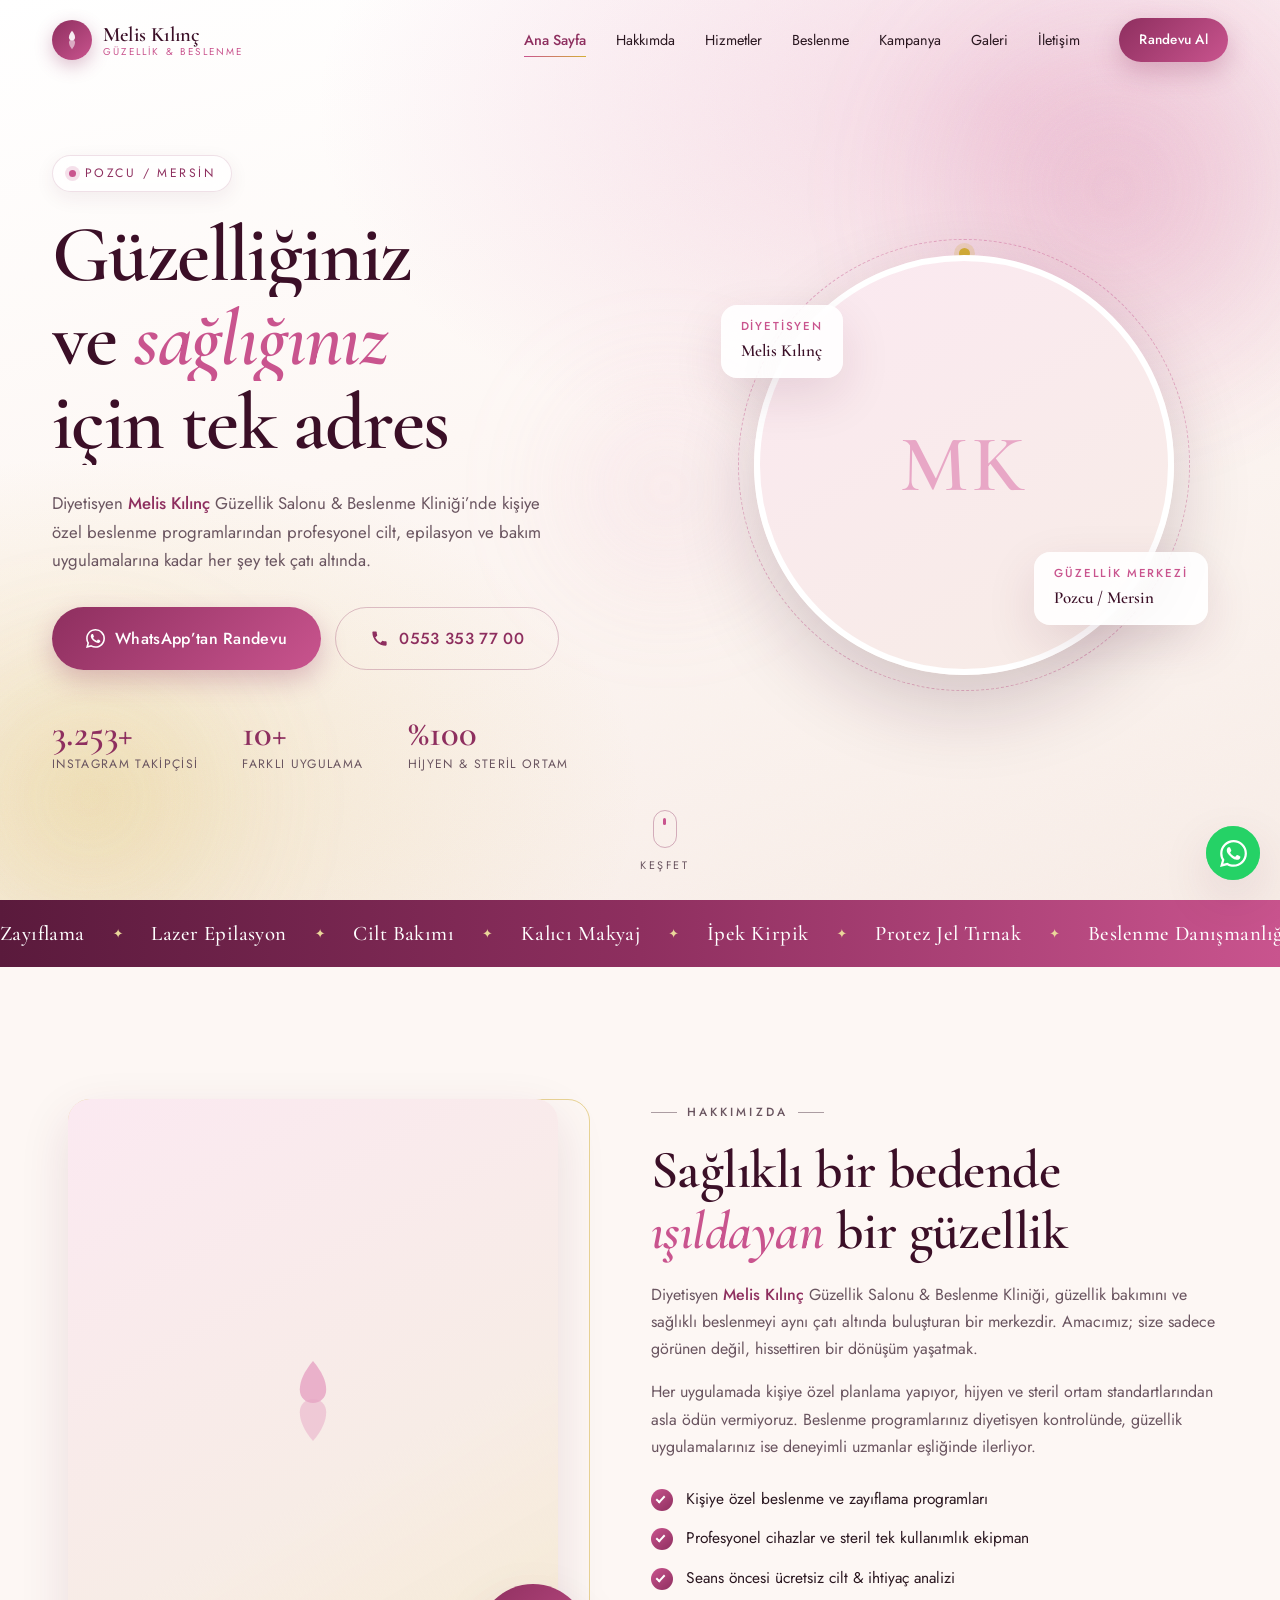
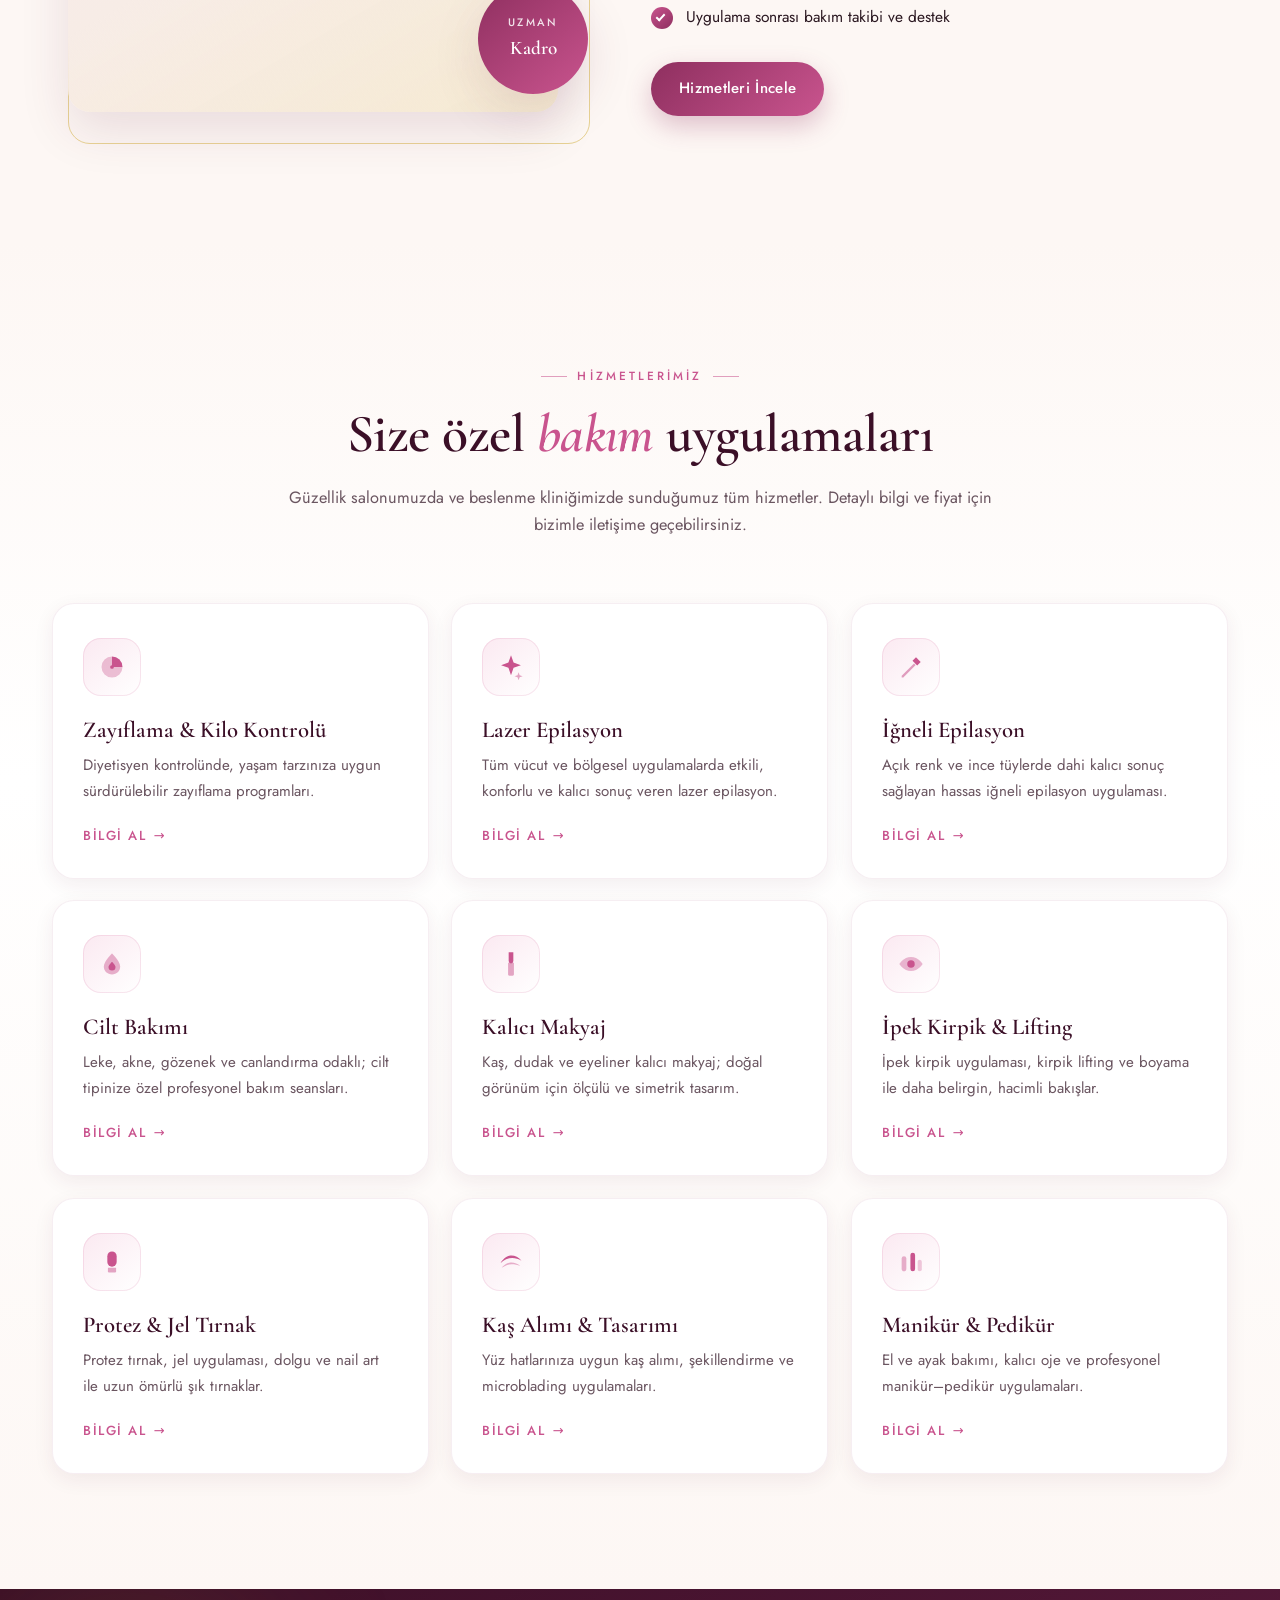
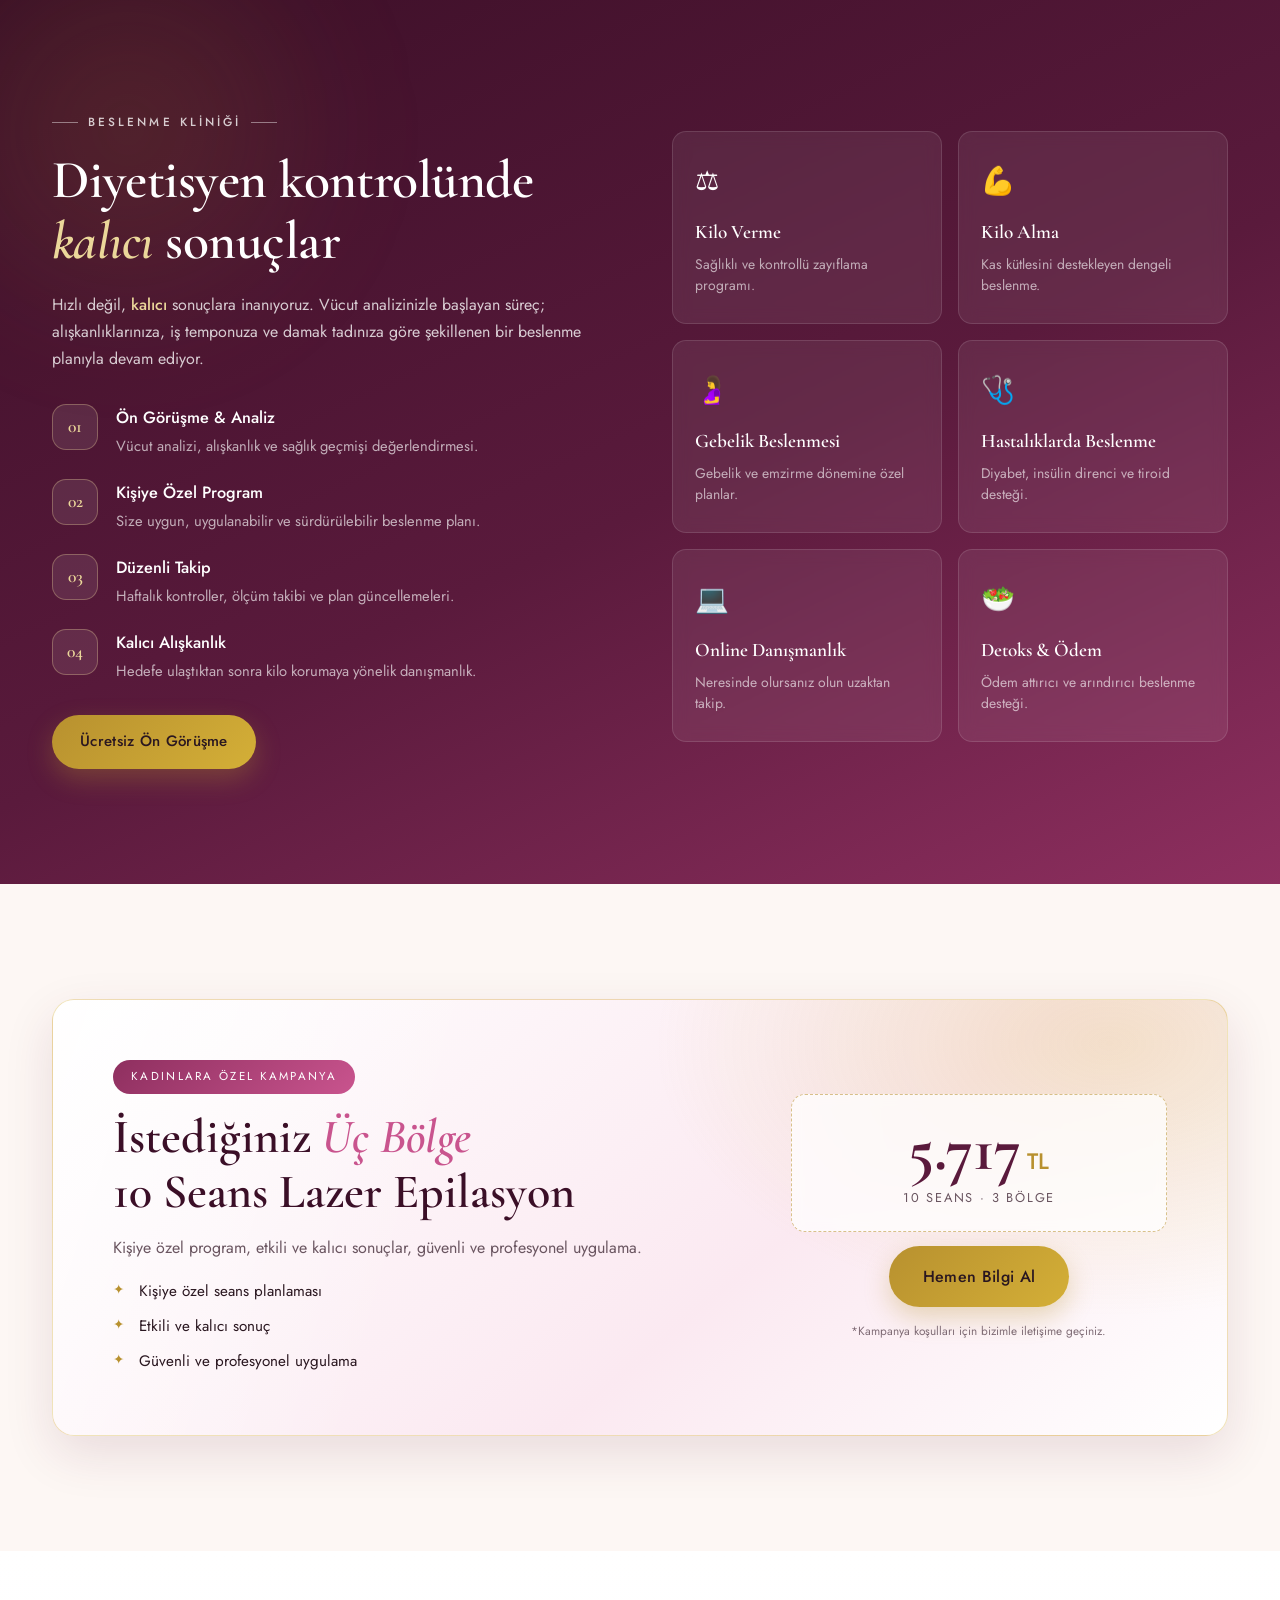
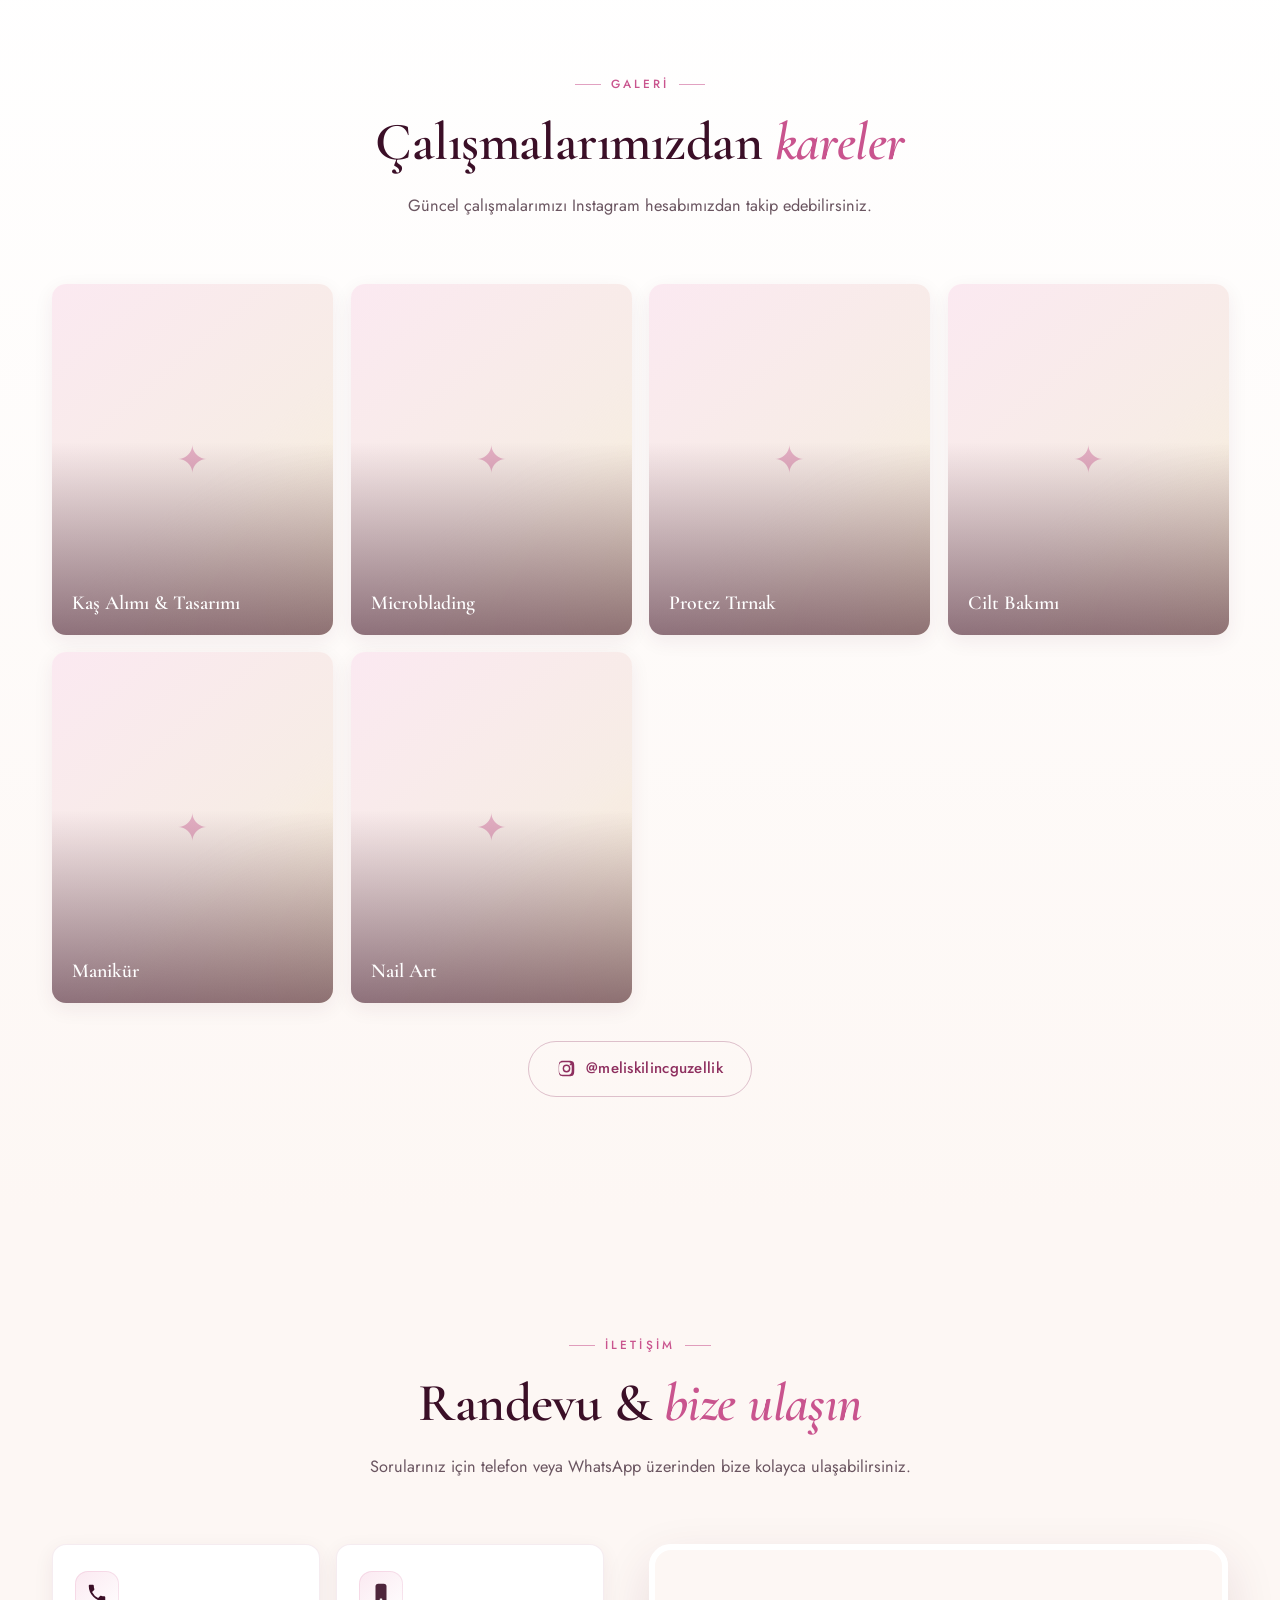
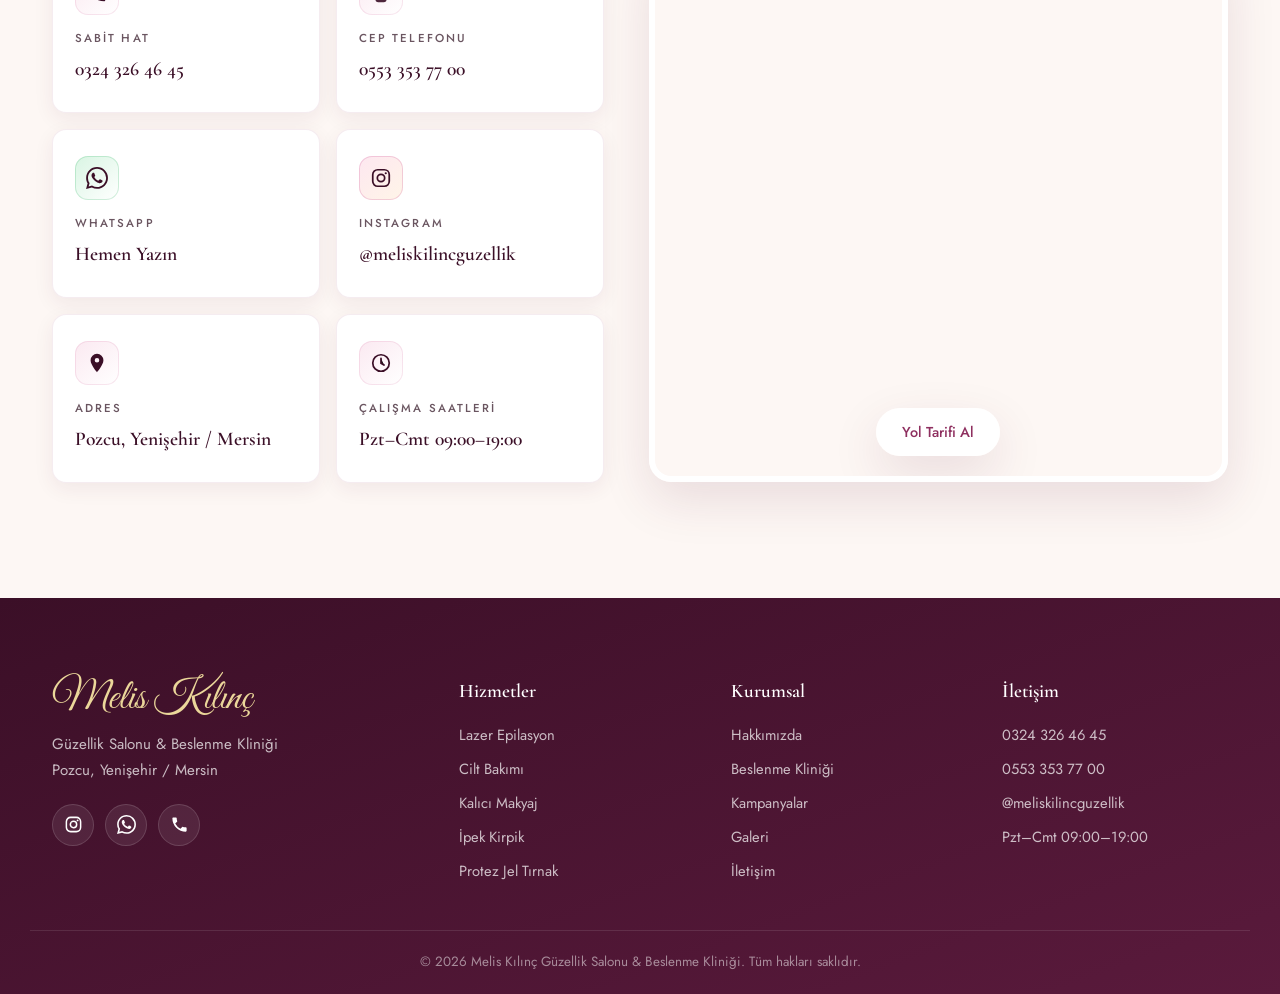
==== melis-kilinc-website/index.html @ e02686f4 "Melis Kılınç Güzellik Salonu için tanıtım web sitesi ekle Instagram profilindeki (@meliskilincguzell" ====
<!DOCTYPE html>
<html lang="tr">
<head>
<meta charset="UTF-8">
<meta name="viewport" content="width=device-width, initial-scale=1.0">
<title>Melis Kılınç Güzellik Salonu &amp; Beslenme Kliniği | Pozcu / Mersin</title>

<meta name="description" content="Diyetisyen Melis Kılınç Güzellik Salonu &amp; Beslenme Kliniği — Pozcu / Mersin. Zayıflama ve beslenme danışmanlığı, lazer &amp; iğneli epilasyon, cilt bakımı, kalıcı makyaj, ipek kirpik, protez jel tırnak. Randevu: 0553 353 77 00">
<meta name="keywords" content="Mersin güzellik salonu, Pozcu güzellik merkezi, Mersin diyetisyen, lazer epilasyon Mersin, kalıcı makyaj, cilt bakımı, ipek kirpik, protez tırnak, zayıflama, Melis Kılınç">
<meta name="author" content="Melis Kılınç">
<meta name="theme-color" content="#8E2F5F">
<link rel="canonical" href="https://www.instagram.com/meliskilincguzellik">

<meta property="og:type" content="website">
<meta property="og:locale" content="tr_TR">
<meta property="og:title" content="Melis Kılınç Güzellik Salonu &amp; Beslenme Kliniği">
<meta property="og:description" content="Güzelliğiniz ve sağlığınız için tek adres. Pozcu / Mersin — Randevu: 0553 353 77 00">
<meta property="og:site_name" content="Melis Kılınç Güzellik">

<link rel="icon" href="data:image/svg+xml,<svg xmlns='http://www.w3.org/2000/svg' viewBox='0 0 100 100'><text y='.9em' font-size='90'>🐝</text></svg>">

<link rel="preconnect" href="https://fonts.googleapis.com">
<link rel="preconnect" href="https://fonts.gstatic.com" crossorigin>
<link href="https://fonts.googleapis.com/css2?family=Cormorant+Garamond:wght@300;400;500;600;700&family=Jost:wght@300;400;500;600&family=Great+Vibes&display=swap" rel="stylesheet">

<link rel="stylesheet" href="assets/css/style.css">
</head>
<body>

<!-- ============ PRELOADER ============ -->
<div class="preloader" id="preloader">
  <div class="preloader__inner">
    <span class="preloader__script">Melis Kılınç</span>
    <span class="preloader__sub">Güzellik Salonu &amp; Beslenme Kliniği</span>
    <span class="preloader__bar"><i></i></span>
  </div>
</div>

<!-- ============ SCROLL PROGRESS ============ -->
<div class="scroll-progress" id="scrollProgress"></div>

<!-- ============ HEADER ============ -->
<header class="header" id="header">
  <div class="container header__inner">
    <a href="#hero" class="brand" aria-label="Ana sayfa">
      <span class="brand__mark" aria-hidden="true">
        <svg viewBox="0 0 24 24" fill="none"><path d="M12 2c2.2 2.6 3.3 5 3.3 7.2 0 2-1.5 3.3-3.3 3.3S8.7 11.2 8.7 9.2C8.7 7 9.8 4.6 12 2Z" fill="currentColor" opacity=".9"/><path d="M12 22c-2.2-2.6-3.3-5-3.3-7.2 0-2 1.5-3.3 3.3-3.3s3.3 1.3 3.3 3.3c0 2.2-1.1 4.6-3.3 7.2Z" fill="currentColor" opacity=".55"/></svg>
      </span>
      <span class="brand__text">
        <span class="brand__name">Melis Kılınç</span>
        <span class="brand__tag">Güzellik &amp; Beslenme</span>
      </span>
    </a>

    <nav class="nav" id="nav" aria-label="Ana menü">
      <ul class="nav__list">
        <li><a class="nav__link is-active" href="#hero">Ana Sayfa</a></li>
        <li><a class="nav__link" href="#hakkimda">Hakkımda</a></li>
        <li><a class="nav__link" href="#hizmetler">Hizmetler</a></li>
        <li><a class="nav__link" href="#beslenme">Beslenme</a></li>
        <li><a class="nav__link" href="#kampanya">Kampanya</a></li>
        <li><a class="nav__link" href="#galeri">Galeri</a></li>
        <li><a class="nav__link" href="#iletisim">İletişim</a></li>
      </ul>
      <a href="https://wa.me/905533537700?text=Merhaba%2C%20randevu%20almak%20istiyorum." class="btn btn--sm nav__cta" target="_blank" rel="noopener">Randevu Al</a>
    </nav>

    <button class="burger" id="burger" aria-label="Menüyü aç" aria-expanded="false" aria-controls="nav">
      <span></span><span></span><span></span>
    </button>
  </div>
</header>

<main>

<!-- ============ HERO ============ -->
<section class="hero" id="hero">
  <div class="hero__bg" aria-hidden="true">
    <span class="blob blob--1" data-parallax="0.20"></span>
    <span class="blob blob--2" data-parallax="-0.14"></span>
    <span class="blob blob--3" data-parallax="0.10"></span>
    <span class="hero__grain"></span>
  </div>

  <div class="container hero__inner">
    <div class="hero__content">
      <p class="hero__eyebrow reveal" data-delay="0">
        <span class="dot"></span> Pozcu / Mersin
      </p>

      <h1 class="hero__title">
        <span class="line"><span>Güzelliğiniz</span></span>
        <span class="line"><span>ve <em>sağlığınız</em></span></span>
        <span class="line"><span>için tek adres</span></span>
      </h1>

      <p class="hero__lead reveal" data-delay="420">
        Diyetisyen <strong>Melis Kılınç</strong> Güzellik Salonu &amp; Beslenme Kliniği’nde
        kişiye özel beslenme programlarından profesyonel cilt, epilasyon ve bakım
        uygulamalarına kadar her şey tek çatı altında.
      </p>

      <div class="hero__actions reveal" data-delay="560">
        <a href="https://wa.me/905533537700?text=Merhaba%2C%20randevu%20almak%20istiyorum." class="btn btn--lg" target="_blank" rel="noopener">
          <svg class="ico" viewBox="0 0 24 24" aria-hidden="true"><path fill="currentColor" d="M17.47 14.38c-.3-.15-1.76-.87-2.03-.97s-.47-.15-.67.15-.77.97-.94 1.16-.35.22-.64.08-1.26-.47-2.39-1.48c-.89-.79-1.48-1.76-1.66-2.06s-.02-.46.13-.61c.13-.13.3-.35.45-.52.15-.17.2-.3.3-.5s.05-.37-.03-.52-.67-1.61-.92-2.21c-.24-.58-.49-.5-.67-.51h-.57c-.2 0-.52.07-.79.37s-1.04 1.02-1.04 2.48 1.07 2.88 1.21 3.07 2.1 3.2 5.08 4.49c.71.3 1.26.49 1.69.62.71.23 1.36.2 1.87.12.57-.09 1.76-.72 2.01-1.41s.25-1.29.17-1.41-.27-.2-.57-.35M12.05 21.79h-.01c-1.78 0-3.53-.48-5.03-1.38l-.36-.22-3.74.98 1-3.65-.24-.37a9.86 9.86 0 0 1-1.51-5.26c0-5.45 4.44-9.89 9.89-9.89 2.64 0 5.12 1.03 6.99 2.9a9.83 9.83 0 0 1 2.89 6.99c0 5.45-4.43 9.89-9.88 9.89M20.46 3.49A11.8 11.8 0 0 0 12.05 0C5.5 0 .16 5.34.16 11.89c0 2.1.55 4.14 1.59 5.95L.06 24l6.3-1.65c1.74.95 3.7 1.45 5.69 1.45h.01c6.55 0 11.89-5.34 11.89-11.89 0-3.18-1.24-6.17-3.48-8.41"/></svg>
          WhatsApp’tan Randevu
        </a>
        <a href="tel:+905533537700" class="btn btn--ghost btn--lg">
          <svg class="ico" viewBox="0 0 24 24" aria-hidden="true"><path fill="currentColor" d="M6.6 10.8a15.1 15.1 0 0 0 6.6 6.6l2.2-2.2c.3-.3.7-.4 1-.2 1.2.4 2.4.6 3.6.6.6 0 1 .4 1 1V20c0 .6-.4 1-1 1A17 17 0 0 1 3 4c0-.6.4-1 1-1h3.5c.6 0 1 .4 1 1 0 1.3.2 2.5.6 3.6.1.3 0 .7-.2 1z"/></svg>
          0553 353 77 00
        </a>
      </div>

      <ul class="hero__badges reveal" data-delay="700">
        <li><b data-count="3253" data-suffix="+">0</b><span>Instagram Takipçisi</span></li>
        <li><b data-count="10" data-suffix="+">0</b><span>Farklı Uygulama</span></li>
        <li><b>%100</b><span>Hijyen &amp; Steril Ortam</span></li>
      </ul>
    </div>

    <div class="hero__visual reveal-scale" data-delay="300">
      <div class="portrait">
        <div class="portrait__ring"></div>
        <div class="portrait__photo">
          <!-- Fotoğrafı buraya ekleyin: assets/img/melis.jpg -->
          <img src="assets/img/melis.jpg" alt="Diyetisyen Melis Kılınç" loading="eager" onerror="this.closest('.portrait__photo').classList.add('is-empty');this.remove()">
          <span class="portrait__fallback" aria-hidden="true">MK</span>
        </div>
        <div class="portrait__chip portrait__chip--1">
          <b>Diyetisyen</b><span>Melis Kılınç</span>
        </div>
        <div class="portrait__chip portrait__chip--2">
          <b>Güzellik Merkezi</b><span>Pozcu / Mersin</span>
        </div>
      </div>
    </div>
  </div>

  <a href="#hakkimda" class="hero__scroll" aria-label="Aşağı kaydır">
    <span class="hero__mouse"><i></i></span>
    <span>Keşfet</span>
  </a>
</section>

<!-- ============ MARQUEE ============ -->
<div class="marquee" aria-hidden="true">
  <div class="marquee__track">
    <span>Zayıflama</span><i>✦</i><span>Lazer Epilasyon</span><i>✦</i><span>Cilt Bakımı</span><i>✦</i>
    <span>Kalıcı Makyaj</span><i>✦</i><span>İpek Kirpik</span><i>✦</i><span>Protez Jel Tırnak</span><i>✦</i>
    <span>Beslenme Danışmanlığı</span><i>✦</i><span>Kaş Tasarımı</span><i>✦</i>
    <span>Zayıflama</span><i>✦</i><span>Lazer Epilasyon</span><i>✦</i><span>Cilt Bakımı</span><i>✦</i>
    <span>Kalıcı Makyaj</span><i>✦</i><span>İpek Kirpik</span><i>✦</i><span>Protez Jel Tırnak</span><i>✦</i>
    <span>Beslenme Danışmanlığı</span><i>✦</i><span>Kaş Tasarımı</span><i>✦</i>
  </div>
</div>

<!-- ============ HAKKIMDA ============ -->
<section class="section about" id="hakkimda">
  <div class="container about__grid">
    <div class="about__media reveal-left">
      <div class="about__frame">
        <div class="about__img">
          <!-- Salon fotoğrafı: assets/img/salon.jpg -->
          <img src="assets/img/salon.jpg" alt="Melis Kılınç Güzellik Salonu" loading="lazy" onerror="this.closest('.about__img').classList.add('is-empty');this.remove()">
          <span class="about__fallback" aria-hidden="true">
            <svg viewBox="0 0 24 24"><path fill="currentColor" d="M12 2c2.2 2.6 3.3 5 3.3 7.2 0 2-1.5 3.3-3.3 3.3S8.7 11.2 8.7 9.2C8.7 7 9.8 4.6 12 2Z" opacity=".85"/><path fill="currentColor" d="M12 22c-2.2-2.6-3.3-5-3.3-7.2 0-2 1.5-3.3 3.3-3.3s3.3 1.3 3.3 3.3c0 2.2-1.1 4.6-3.3 7.2Z" opacity=".5"/></svg>
          </span>
        </div>
        <span class="about__stamp">
          <b>Uzman</b>
          <em>Kadro</em>
        </span>
      </div>
    </div>

    <div class="about__text reveal-right">
      <p class="eyebrow">Hakkımızda</p>
      <h2 class="h2">Sağlıklı bir bedende <em>ışıldayan</em> bir güzellik</h2>
      <p>
        Diyetisyen <strong>Melis Kılınç</strong> Güzellik Salonu &amp; Beslenme Kliniği,
        güzellik bakımını ve sağlıklı beslenmeyi aynı çatı altında buluşturan bir
        merkezdir. Amacımız; size sadece görünen değil, hissettiren bir dönüşüm yaşatmak.
      </p>
      <p>
        Her uygulamada kişiye özel planlama yapıyor, hijyen ve steril ortam standartlarından
        asla ödün vermiyoruz. Beslenme programlarınız diyetisyen kontrolünde,
        güzellik uygulamalarınız ise deneyimli uzmanlar eşliğinde ilerliyor.
      </p>

      <ul class="checklist">
        <li><span class="check" aria-hidden="true"></span>Kişiye özel beslenme ve zayıflama programları</li>
        <li><span class="check" aria-hidden="true"></span>Profesyonel cihazlar ve steril tek kullanımlık ekipman</li>
        <li><span class="check" aria-hidden="true"></span>Seans öncesi ücretsiz cilt &amp; ihtiyaç analizi</li>
        <li><span class="check" aria-hidden="true"></span>Uygulama sonrası bakım takibi ve destek</li>
      </ul>

      <a href="#hizmetler" class="btn">Hizmetleri İncele</a>
    </div>
  </div>
</section>

<!-- ============ HİZMETLER ============ -->
<section class="section services" id="hizmetler">
  <div class="container">
    <header class="section__head reveal">
      <p class="eyebrow">Hizmetlerimiz</p>
      <h2 class="h2">Size özel <em>bakım</em> uygulamaları</h2>
      <p class="section__lead">
        Güzellik salonumuzda ve beslenme kliniğimizde sunduğumuz tüm hizmetler.
        Detaylı bilgi ve fiyat için bizimle iletişime geçebilirsiniz.
      </p>
    </header>

    <div class="services__grid">

      <article class="service reveal" data-delay="0">
        <span class="service__icon">
          <svg viewBox="0 0 24 24" aria-hidden="true"><path fill="currentColor" d="M12 3a9 9 0 1 0 9 9h-9z" opacity=".35"/><path fill="currentColor" d="M12 3a9 9 0 0 1 9 9h-9z"/><circle cx="12" cy="12" r="1.6" fill="currentColor"/></svg>
        </span>
        <h3>Zayıflama &amp; Kilo Kontrolü</h3>
        <p>Diyetisyen kontrolünde, yaşam tarzınıza uygun sürdürülebilir zayıflama programları.</p>
        <span class="service__link">Bilgi Al <i>→</i></span>
      </article>

      <article class="service reveal" data-delay="60">
        <span class="service__icon">
          <svg viewBox="0 0 24 24" aria-hidden="true"><path fill="currentColor" d="M12 2 9.8 8.2 3.5 10.4l6.3 2.2L12 19l2.2-6.4 6.3-2.2-6.3-2.2z"/><path fill="currentColor" d="M18.5 16.5 17.6 19l-2.6.9 2.6.9.9 2.6.9-2.6 2.6-.9-2.6-.9z" opacity=".5"/></svg>
        </span>
        <h3>Lazer Epilasyon</h3>
        <p>Tüm vücut ve bölgesel uygulamalarda etkili, konforlu ve kalıcı sonuç veren lazer epilasyon.</p>
        <span class="service__link">Bilgi Al <i>→</i></span>
      </article>

      <article class="service reveal" data-delay="120">
        <span class="service__icon">
          <svg viewBox="0 0 24 24" aria-hidden="true"><path fill="currentColor" d="M4 19.5 14.6 8.9l1.4 1.4L5.4 20.9 4 21z" opacity=".55"/><path fill="currentColor" d="m16.3 3.7 4 4-3 3-4-4z"/></svg>
        </span>
        <h3>İğneli Epilasyon</h3>
        <p>Açık renk ve ince tüylerde dahi kalıcı sonuç sağlayan hassas iğneli epilasyon uygulaması.</p>
        <span class="service__link">Bilgi Al <i>→</i></span>
      </article>

      <article class="service reveal" data-delay="180">
        <span class="service__icon">
          <svg viewBox="0 0 24 24" aria-hidden="true"><path fill="currentColor" d="M12 21c-4 0-7-2.9-7-6.8C5 9.6 12 3 12 3s7 6.6 7 11.2C19 18.1 16 21 12 21" opacity=".45"/><path fill="currentColor" d="M12 17.5a3 3 0 0 1-3-3c0-1.6 3-4.5 3-4.5s3 2.9 3 4.5a3 3 0 0 1-3 3"/></svg>
        </span>
        <h3>Cilt Bakımı</h3>
        <p>Leke, akne, gözenek ve canlandırma odaklı; cilt tipinize özel profesyonel bakım seansları.</p>
        <span class="service__link">Bilgi Al <i>→</i></span>
      </article>

      <article class="service reveal" data-delay="240">
        <span class="service__icon">
          <svg viewBox="0 0 24 24" aria-hidden="true"><path fill="currentColor" d="M10 2h4v7.5a2 2 0 0 1-4 0z"/><path fill="currentColor" d="M9.5 11h5V21a1 1 0 0 1-1 1h-3a1 1 0 0 1-1-1z" opacity=".5"/></svg>
        </span>
        <h3>Kalıcı Makyaj</h3>
        <p>Kaş, dudak ve eyeliner kalıcı makyaj; doğal görünüm için ölçülü ve simetrik tasarım.</p>
        <span class="service__link">Bilgi Al <i>→</i></span>
      </article>

      <article class="service reveal" data-delay="300">
        <span class="service__icon">
          <svg viewBox="0 0 24 24" aria-hidden="true"><path fill="currentColor" d="M2 12s3.6-6 10-6 10 6 10 6-3.6 6-10 6-10-6-10-6" opacity=".4"/><circle cx="12" cy="12" r="3.2" fill="currentColor"/></svg>
        </span>
        <h3>İpek Kirpik &amp; Lifting</h3>
        <p>İpek kirpik uygulaması, kirpik lifting ve boyama ile daha belirgin, hacimli bakışlar.</p>
        <span class="service__link">Bilgi Al <i>→</i></span>
      </article>

      <article class="service reveal" data-delay="360">
        <span class="service__icon">
          <svg viewBox="0 0 24 24" aria-hidden="true"><rect x="8" y="3" width="8" height="13" rx="4" fill="currentColor"/><path fill="currentColor" d="M8.5 17h7v3a1 1 0 0 1-1 1h-5a1 1 0 0 1-1-1z" opacity=".5"/></svg>
        </span>
        <h3>Protez &amp; Jel Tırnak</h3>
        <p>Protez tırnak, jel uygulaması, dolgu ve nail art ile uzun ömürlü şık tırnaklar.</p>
        <span class="service__link">Bilgi Al <i>→</i></span>
      </article>

      <article class="service reveal" data-delay="420">
        <span class="service__icon">
          <svg viewBox="0 0 24 24" aria-hidden="true"><path fill="currentColor" d="M3 13c3-5 7-6.5 9.5-6.5S19 8 21 11c-2.5-1.7-5-2.5-8-2.5S5.5 10 3 13" /><path fill="currentColor" d="M4 17c3-3.5 6-4.5 8.5-4.5S18 13.6 20 15.5c-2.4-1-4.8-1.5-7.5-1.5S6.6 15.4 4 17" opacity=".45"/></svg>
        </span>
        <h3>Kaş Alımı &amp; Tasarımı</h3>
        <p>Yüz hatlarınıza uygun kaş alımı, şekillendirme ve microblading uygulamaları.</p>
        <span class="service__link">Bilgi Al <i>→</i></span>
      </article>

      <article class="service reveal" data-delay="480">
        <span class="service__icon">
          <svg viewBox="0 0 24 24" aria-hidden="true"><path fill="currentColor" d="M6 20c-1.1 0-2-.9-2-2V9a2 2 0 0 1 4 0v9c0 1.1-.9 2-2 2" opacity=".45"/><path fill="currentColor" d="M13.5 20a2 2 0 0 1-2-2V6a2 2 0 1 1 4 0v12a2 2 0 0 1-2 2"/><path fill="currentColor" d="M19.5 20a1.75 1.75 0 0 1-1.75-1.75v-6.5a1.75 1.75 0 1 1 3.5 0v6.5A1.75 1.75 0 0 1 19.5 20" opacity=".3"/></svg>
        </span>
        <h3>Manikür &amp; Pedikür</h3>
        <p>El ve ayak bakımı, kalıcı oje ve profesyonel manikür–pedikür uygulamaları.</p>
        <span class="service__link">Bilgi Al <i>→</i></span>
      </article>

    </div>
  </div>
</section>

<!-- ============ BESLENME ============ -->
<section class="section nutrition" id="beslenme">
  <div class="nutrition__bg" aria-hidden="true"><span class="blob blob--4" data-parallax="0.12"></span></div>
  <div class="container nutrition__grid">
    <div class="nutrition__text reveal-left">
      <p class="eyebrow eyebrow--light">Beslenme Kliniği</p>
      <h2 class="h2 h2--light">Diyetisyen kontrolünde <em>kalıcı</em> sonuçlar</h2>
      <p>
        Hızlı değil, <strong>kalıcı</strong> sonuçlara inanıyoruz. Vücut analizinizle başlayan
        süreç; alışkanlıklarınıza, iş temponuza ve damak tadınıza göre şekillenen bir
        beslenme planıyla devam ediyor.
      </p>

      <ol class="steps">
        <li class="reveal" data-delay="0">
          <span class="steps__no">01</span>
          <div><b>Ön Görüşme &amp; Analiz</b><p>Vücut analizi, alışkanlık ve sağlık geçmişi değerlendirmesi.</p></div>
        </li>
        <li class="reveal" data-delay="100">
          <span class="steps__no">02</span>
          <div><b>Kişiye Özel Program</b><p>Size uygun, uygulanabilir ve sürdürülebilir beslenme planı.</p></div>
        </li>
        <li class="reveal" data-delay="200">
          <span class="steps__no">03</span>
          <div><b>Düzenli Takip</b><p>Haftalık kontroller, ölçüm takibi ve plan güncellemeleri.</p></div>
        </li>
        <li class="reveal" data-delay="300">
          <span class="steps__no">04</span>
          <div><b>Kalıcı Alışkanlık</b><p>Hedefe ulaştıktan sonra kilo korumaya yönelik danışmanlık.</p></div>
        </li>
      </ol>

      <a href="https://wa.me/905533537700?text=Merhaba%2C%20beslenme%20dan%C4%B1%C5%9Fmanl%C4%B1%C4%9F%C4%B1%20hakk%C4%B1nda%20bilgi%20almak%20istiyorum." class="btn btn--gold" target="_blank" rel="noopener">Ücretsiz Ön Görüşme</a>
    </div>

    <div class="nutrition__cards">
      <div class="ncard reveal-scale" data-delay="80">
        <span class="ncard__ico">⚖️</span>
        <b>Kilo Verme</b>
        <p>Sağlıklı ve kontrollü zayıflama programı.</p>
      </div>
      <div class="ncard reveal-scale" data-delay="160">
        <span class="ncard__ico">💪</span>
        <b>Kilo Alma</b>
        <p>Kas kütlesini destekleyen dengeli beslenme.</p>
      </div>
      <div class="ncard reveal-scale" data-delay="240">
        <span class="ncard__ico">🤰</span>
        <b>Gebelik Beslenmesi</b>
        <p>Gebelik ve emzirme dönemine özel planlar.</p>
      </div>
      <div class="ncard reveal-scale" data-delay="320">
        <span class="ncard__ico">🩺</span>
        <b>Hastalıklarda Beslenme</b>
        <p>Diyabet, insülin direnci ve tiroid desteği.</p>
      </div>
      <div class="ncard reveal-scale" data-delay="400">
        <span class="ncard__ico">💻</span>
        <b>Online Danışmanlık</b>
        <p>Neresinde olursanız olun uzaktan takip.</p>
      </div>
      <div class="ncard reveal-scale" data-delay="480">
        <span class="ncard__ico">🥗</span>
        <b>Detoks &amp; Ödem</b>
        <p>Ödem attırıcı ve arındırıcı beslenme desteği.</p>
      </div>
    </div>
  </div>
</section>

<!-- ============ KAMPANYA ============ -->
<section class="section campaign" id="kampanya">
  <div class="container">
    <div class="promo reveal-scale">
      <div class="promo__shine" aria-hidden="true"></div>
      <div class="promo__left">
        <span class="promo__tag">Kadınlara Özel Kampanya</span>
        <h2>İstediğiniz <em>Üç Bölge</em><br>10 Seans Lazer Epilasyon</h2>
        <p>Kişiye özel program, etkili ve kalıcı sonuçlar, güvenli ve profesyonel uygulama.</p>
        <ul class="promo__list">
          <li>Kişiye özel seans planlaması</li>
          <li>Etkili ve kalıcı sonuç</li>
          <li>Güvenli ve profesyonel uygulama</li>
        </ul>
      </div>
      <div class="promo__right">
        <div class="promo__price">
          <span class="promo__amount"><b data-count="6000">0</b><i>TL</i></span>
          <span class="promo__note">10 Seans · 3 Bölge</span>
        </div>
        <a href="https://wa.me/905533537700?text=Merhaba%2C%20%C3%BC%C3%A7%20b%C3%B6lge%2010%20seans%20kampanyas%C4%B1%20hakk%C4%B1nda%20bilgi%20almak%20istiyorum." class="btn btn--gold btn--lg" target="_blank" rel="noopener">Hemen Bilgi Al</a>
        <small>*Kampanya koşulları için bizimle iletişime geçiniz.</small>
      </div>
    </div>
  </div>
</section>

<!-- ============ GALERİ ============ -->
<section class="section gallery" id="galeri">
  <div class="container">
    <header class="section__head reveal">
      <p class="eyebrow">Galeri</p>
      <h2 class="h2">Çalışmalarımızdan <em>kareler</em></h2>
      <p class="section__lead">Güncel çalışmalarımızı Instagram hesabımızdan takip edebilirsiniz.</p>
    </header>

    <div class="gallery__grid">
      <!-- Fotoğraf eklemek için: assets/img/g1.jpg ... g6.jpg -->
      <figure class="gal reveal" data-delay="0"><div class="gal__img"><img src="assets/img/g1.jpg" alt="Kaş tasarımı çalışması" loading="lazy" onerror="this.closest('.gal__img').classList.add('is-empty');this.remove()"></div><figcaption>Kaş Alımı &amp; Tasarımı</figcaption></figure>
      <figure class="gal reveal" data-delay="80"><div class="gal__img"><img src="assets/img/g2.jpg" alt="Microblading çalışması" loading="lazy" onerror="this.closest('.gal__img').classList.add('is-empty');this.remove()"></div><figcaption>Microblading</figcaption></figure>
      <figure class="gal reveal" data-delay="160"><div class="gal__img"><img src="assets/img/g3.jpg" alt="Protez tırnak çalışması" loading="lazy" onerror="this.closest('.gal__img').classList.add('is-empty');this.remove()"></div><figcaption>Protez Tırnak</figcaption></figure>
      <figure class="gal reveal" data-delay="240"><div class="gal__img"><img src="assets/img/g4.jpg" alt="Cilt bakımı uygulaması" loading="lazy" onerror="this.closest('.gal__img').classList.add('is-empty');this.remove()"></div><figcaption>Cilt Bakımı</figcaption></figure>
      <figure class="gal reveal" data-delay="320"><div class="gal__img"><img src="assets/img/g5.jpg" alt="Manikür uygulaması" loading="lazy" onerror="this.closest('.gal__img').classList.add('is-empty');this.remove()"></div><figcaption>Manikür</figcaption></figure>
      <figure class="gal reveal" data-delay="400"><div class="gal__img"><img src="assets/img/g6.jpg" alt="Nail art çalışması" loading="lazy" onerror="this.closest('.gal__img').classList.add('is-empty');this.remove()"></div><figcaption>Nail Art</figcaption></figure>
    </div>

    <div class="gallery__cta reveal">
      <a href="https://www.instagram.com/meliskilincguzellik" class="btn btn--ghost" target="_blank" rel="noopener">
        <svg class="ico" viewBox="0 0 24 24" aria-hidden="true"><path fill="currentColor" d="M12 2.2c3.2 0 3.6 0 4.8.07 1.2.05 1.8.25 2.2.42.6.22 1 .48 1.4.9s.7.8.9 1.4c.2.4.4 1 .4 2.2.1 1.2.1 1.6.1 4.8s0 3.6-.1 4.8c0 1.2-.2 1.8-.4 2.2a3.9 3.9 0 0 1-.9 1.4c-.4.4-.8.7-1.4.9-.4.2-1 .4-2.2.4-1.2.1-1.6.1-4.8.1s-3.6 0-4.8-.1c-1.2 0-1.8-.2-2.2-.4a3.9 3.9 0 0 1-1.4-.9 3.9 3.9 0 0 1-.9-1.4c-.2-.4-.4-1-.4-2.2C2.2 15.6 2.2 15.2 2.2 12s0-3.6.1-4.8c0-1.2.2-1.8.4-2.2.2-.6.5-1 .9-1.4s.8-.7 1.4-.9c.4-.2 1-.4 2.2-.4C8.4 2.2 8.8 2.2 12 2.2m0 1.8c-3.1 0-3.5 0-4.7.07-1.1.05-1.7.24-2.1.4-.5.2-.9.44-1.3.84s-.6.8-.8 1.3c-.2.4-.4 1-.4 2.1C2.6 9.9 2.6 10.3 2.6 12s0 2.1.07 3.3c.05 1.1.24 1.7.4 2.1.2.5.44.9.84 1.3s.8.6 1.3.8c.4.2 1 .4 2.1.4 1.2.07 1.6.07 3.3.07s2.1 0 3.3-.07c1.1-.05 1.7-.24 2.1-.4.5-.2.9-.44 1.3-.84s.6-.8.8-1.3c.2-.4.4-1 .4-2.1.07-1.2.07-1.6.07-3.3s0-2.1-.07-3.3c-.05-1.1-.24-1.7-.4-2.1a3.5 3.5 0 0 0-.84-1.3 3.5 3.5 0 0 0-1.3-.8c-.4-.2-1-.4-2.1-.4C14.1 4 13.7 4 12 4m0 3.1a4.9 4.9 0 1 1 0 9.8 4.9 4.9 0 0 1 0-9.8m0 8a3.1 3.1 0 1 0 0-6.2 3.1 3.1 0 0 0 0 6.2m6.3-8.2a1.15 1.15 0 1 1-2.3 0 1.15 1.15 0 0 1 2.3 0"/></svg>
        @meliskilincguzellik
      </a>
    </div>
  </div>
</section>

<!-- ============ İLETİŞİM ============ -->
<section class="section contact" id="iletisim">
  <div class="container">
    <header class="section__head reveal">
      <p class="eyebrow">İletişim</p>
      <h2 class="h2">Randevu &amp; <em>bize ulaşın</em></h2>
      <p class="section__lead">Sorularınız için telefon veya WhatsApp üzerinden bize kolayca ulaşabilirsiniz.</p>
    </header>

    <div class="contact__grid">
      <div class="contact__cards">
        <a class="ccard reveal" data-delay="0" href="tel:+903243264645">
          <span class="ccard__ico">
            <svg viewBox="0 0 24 24" aria-hidden="true"><path fill="currentColor" d="M6.6 10.8a15.1 15.1 0 0 0 6.6 6.6l2.2-2.2c.3-.3.7-.4 1-.2 1.2.4 2.4.6 3.6.6.6 0 1 .4 1 1V20c0 .6-.4 1-1 1A17 17 0 0 1 3 4c0-.6.4-1 1-1h3.5c.6 0 1 .4 1 1 0 1.3.2 2.5.6 3.6.1.3 0 .7-.2 1z"/></svg>
          </span>
          <b>Sabit Hat</b>
          <span>0324 326 46 45</span>
        </a>

        <a class="ccard reveal" data-delay="80" href="tel:+905533537700">
          <span class="ccard__ico">
            <svg viewBox="0 0 24 24" aria-hidden="true"><rect x="6" y="2" width="12" height="20" rx="3" fill="currentColor" opacity=".9"/><rect x="10.5" y="18" width="3" height="1.6" rx=".8" fill="#fff"/></svg>
          </span>
          <b>Cep Telefonu</b>
          <span>0553 353 77 00</span>
        </a>

        <a class="ccard reveal" data-delay="160" href="https://wa.me/905533537700?text=Merhaba%2C%20randevu%20almak%20istiyorum." target="_blank" rel="noopener">
          <span class="ccard__ico ccard__ico--wa">
            <svg viewBox="0 0 24 24" aria-hidden="true"><path fill="currentColor" d="M17.47 14.38c-.3-.15-1.76-.87-2.03-.97s-.47-.15-.67.15-.77.97-.94 1.16-.35.22-.64.08-1.26-.47-2.39-1.48c-.89-.79-1.48-1.76-1.66-2.06s-.02-.46.13-.61c.13-.13.3-.35.45-.52.15-.17.2-.3.3-.5s.05-.37-.03-.52-.67-1.61-.92-2.21c-.24-.58-.49-.5-.67-.51h-.57c-.2 0-.52.07-.79.37s-1.04 1.02-1.04 2.48 1.07 2.88 1.21 3.07 2.1 3.2 5.08 4.49c.71.3 1.26.49 1.69.62.71.23 1.36.2 1.87.12.57-.09 1.76-.72 2.01-1.41s.25-1.29.17-1.41-.27-.2-.57-.35M12.05 21.79h-.01c-1.78 0-3.53-.48-5.03-1.38l-.36-.22-3.74.98 1-3.65-.24-.37a9.86 9.86 0 0 1-1.51-5.26c0-5.45 4.44-9.89 9.89-9.89 2.64 0 5.12 1.03 6.99 2.9a9.83 9.83 0 0 1 2.89 6.99c0 5.45-4.43 9.89-9.88 9.89M20.46 3.49A11.8 11.8 0 0 0 12.05 0C5.5 0 .16 5.34.16 11.89c0 2.1.55 4.14 1.59 5.95L.06 24l6.3-1.65c1.74.95 3.7 1.45 5.69 1.45h.01c6.55 0 11.89-5.34 11.89-11.89 0-3.18-1.24-6.17-3.48-8.41"/></svg>
          </span>
          <b>WhatsApp</b>
          <span>Hemen Yazın</span>
        </a>

        <a class="ccard reveal" data-delay="240" href="https://www.instagram.com/meliskilincguzellik" target="_blank" rel="noopener">
          <span class="ccard__ico ccard__ico--ig">
            <svg viewBox="0 0 24 24" aria-hidden="true"><rect x="3" y="3" width="18" height="18" rx="5.4" fill="none" stroke="currentColor" stroke-width="1.9"/><circle cx="12" cy="12" r="4" fill="none" stroke="currentColor" stroke-width="1.9"/><circle cx="17.2" cy="6.8" r="1.2" fill="currentColor"/></svg>
          </span>
          <b>Instagram</b>
          <span>@meliskilincguzellik</span>
        </a>

        <div class="ccard ccard--static reveal" data-delay="320">
          <span class="ccard__ico">
            <svg viewBox="0 0 24 24" aria-hidden="true"><path fill="currentColor" d="M12 2a7 7 0 0 0-7 7c0 5.2 7 13 7 13s7-7.8 7-13a7 7 0 0 0-7-7m0 9.5A2.5 2.5 0 1 1 12 6.5a2.5 2.5 0 0 1 0 5"/></svg>
          </span>
          <b>Adres</b>
          <span>Pozcu, Yenişehir / Mersin</span>
        </div>

        <div class="ccard ccard--static reveal" data-delay="400">
          <span class="ccard__ico">
            <svg viewBox="0 0 24 24" aria-hidden="true"><circle cx="12" cy="12" r="9" fill="none" stroke="currentColor" stroke-width="1.9"/><path stroke="currentColor" stroke-width="1.9" stroke-linecap="round" d="M12 7v5.2l3.3 2"/></svg>
          </span>
          <b>Çalışma Saatleri</b>
          <span>Pzt–Cmt 09:00–19:00</span>
        </div>
      </div>

      <div class="contact__map reveal-scale">
        <iframe
          title="Melis Kılınç Güzellik Salonu konum haritası"
          src="https://maps.google.com/maps?q=Melis%20K%C4%B1l%C4%B1n%C3%A7%20G%C3%BCzellik%20Salonu%20Pozcu%20Mersin&t=&z=15&ie=UTF8&iwloc=&output=embed"
          loading="lazy"
          referrerpolicy="no-referrer-when-downgrade"
          allowfullscreen></iframe>
        <a class="contact__mapbtn" href="https://www.google.com/maps/search/?api=1&query=Melis+K%C4%B1l%C4%B1n%C3%A7+G%C3%BCzellik+Salonu+Pozcu+Mersin" target="_blank" rel="noopener">
          Yol Tarifi Al
        </a>
      </div>
    </div>
  </div>
</section>

</main>

<!-- ============ FOOTER ============ -->
<footer class="footer">
  <div class="container footer__grid">
    <div class="footer__brand">
      <span class="footer__script">Melis Kılınç</span>
      <p>Güzellik Salonu &amp; Beslenme Kliniği<br>Pozcu, Yenişehir / Mersin</p>
      <div class="footer__social">
        <a href="https://www.instagram.com/meliskilincguzellik" target="_blank" rel="noopener" aria-label="Instagram">
          <svg viewBox="0 0 24 24" aria-hidden="true"><rect x="3" y="3" width="18" height="18" rx="5.4" fill="none" stroke="currentColor" stroke-width="1.9"/><circle cx="12" cy="12" r="4" fill="none" stroke="currentColor" stroke-width="1.9"/><circle cx="17.2" cy="6.8" r="1.2" fill="currentColor"/></svg>
        </a>
        <a href="https://wa.me/905533537700" target="_blank" rel="noopener" aria-label="WhatsApp">
          <svg viewBox="0 0 24 24" aria-hidden="true"><path fill="currentColor" d="M17.47 14.38c-.3-.15-1.76-.87-2.03-.97s-.47-.15-.67.15-.77.97-.94 1.16-.35.22-.64.08-1.26-.47-2.39-1.48c-.89-.79-1.48-1.76-1.66-2.06s-.02-.46.13-.61c.13-.13.3-.35.45-.52.15-.17.2-.3.3-.5s.05-.37-.03-.52-.67-1.61-.92-2.21c-.24-.58-.49-.5-.67-.51h-.57c-.2 0-.52.07-.79.37s-1.04 1.02-1.04 2.48 1.07 2.88 1.21 3.07 2.1 3.2 5.08 4.49c.71.3 1.26.49 1.69.62.71.23 1.36.2 1.87.12.57-.09 1.76-.72 2.01-1.41s.25-1.29.17-1.41-.27-.2-.57-.35M12.05 21.79h-.01c-1.78 0-3.53-.48-5.03-1.38l-.36-.22-3.74.98 1-3.65-.24-.37a9.86 9.86 0 0 1-1.51-5.26c0-5.45 4.44-9.89 9.89-9.89 2.64 0 5.12 1.03 6.99 2.9a9.83 9.83 0 0 1 2.89 6.99c0 5.45-4.43 9.89-9.88 9.89M20.46 3.49A11.8 11.8 0 0 0 12.05 0C5.5 0 .16 5.34.16 11.89c0 2.1.55 4.14 1.59 5.95L.06 24l6.3-1.65c1.74.95 3.7 1.45 5.69 1.45h.01c6.55 0 11.89-5.34 11.89-11.89 0-3.18-1.24-6.17-3.48-8.41"/></svg>
        </a>
        <a href="tel:+905533537700" aria-label="Telefon">
          <svg viewBox="0 0 24 24" aria-hidden="true"><path fill="currentColor" d="M6.6 10.8a15.1 15.1 0 0 0 6.6 6.6l2.2-2.2c.3-.3.7-.4 1-.2 1.2.4 2.4.6 3.6.6.6 0 1 .4 1 1V20c0 .6-.4 1-1 1A17 17 0 0 1 3 4c0-.6.4-1 1-1h3.5c.6 0 1 .4 1 1 0 1.3.2 2.5.6 3.6.1.3 0 .7-.2 1z"/></svg>
        </a>
      </div>
    </div>

    <div class="footer__col">
      <h4>Hizmetler</h4>
      <ul>
        <li><a href="#hizmetler">Lazer Epilasyon</a></li>
        <li><a href="#hizmetler">Cilt Bakımı</a></li>
        <li><a href="#hizmetler">Kalıcı Makyaj</a></li>
        <li><a href="#hizmetler">İpek Kirpik</a></li>
        <li><a href="#hizmetler">Protez Jel Tırnak</a></li>
      </ul>
    </div>

    <div class="footer__col">
      <h4>Kurumsal</h4>
      <ul>
        <li><a href="#hakkimda">Hakkımızda</a></li>
        <li><a href="#beslenme">Beslenme Kliniği</a></li>
        <li><a href="#kampanya">Kampanyalar</a></li>
        <li><a href="#galeri">Galeri</a></li>
        <li><a href="#iletisim">İletişim</a></li>
      </ul>
    </div>

    <div class="footer__col">
      <h4>İletişim</h4>
      <ul>
        <li><a href="tel:+903243264645">0324 326 46 45</a></li>
        <li><a href="tel:+905533537700">0553 353 77 00</a></li>
        <li><a href="https://www.instagram.com/meliskilincguzellik" target="_blank" rel="noopener">@meliskilincguzellik</a></li>
        <li>Pzt–Cmt 09:00–19:00</li>
      </ul>
    </div>
  </div>

  <div class="container footer__bottom">
    <p>&copy; <span id="year">2026</span> Melis Kılınç Güzellik Salonu &amp; Beslenme Kliniği. Tüm hakları saklıdır.</p>
  </div>
</footer>

<!-- ============ FLOATING ACTIONS ============ -->
<a class="fab fab--wa" href="https://wa.me/905533537700?text=Merhaba%2C%20randevu%20almak%20istiyorum." target="_blank" rel="noopener" aria-label="WhatsApp ile yazın">
  <svg viewBox="0 0 24 24" aria-hidden="true"><path fill="currentColor" d="M17.47 14.38c-.3-.15-1.76-.87-2.03-.97s-.47-.15-.67.15-.77.97-.94 1.16-.35.22-.64.08-1.26-.47-2.39-1.48c-.89-.79-1.48-1.76-1.66-2.06s-.02-.46.13-.61c.13-.13.3-.35.45-.52.15-.17.2-.3.3-.5s.05-.37-.03-.52-.67-1.61-.92-2.21c-.24-.58-.49-.5-.67-.51h-.57c-.2 0-.52.07-.79.37s-1.04 1.02-1.04 2.48 1.07 2.88 1.21 3.07 2.1 3.2 5.08 4.49c.71.3 1.26.49 1.69.62.71.23 1.36.2 1.87.12.57-.09 1.76-.72 2.01-1.41s.25-1.29.17-1.41-.27-.2-.57-.35M12.05 21.79h-.01c-1.78 0-3.53-.48-5.03-1.38l-.36-.22-3.74.98 1-3.65-.24-.37a9.86 9.86 0 0 1-1.51-5.26c0-5.45 4.44-9.89 9.89-9.89 2.64 0 5.12 1.03 6.99 2.9a9.83 9.83 0 0 1 2.89 6.99c0 5.45-4.43 9.89-9.88 9.89M20.46 3.49A11.8 11.8 0 0 0 12.05 0C5.5 0 .16 5.34.16 11.89c0 2.1.55 4.14 1.59 5.95L.06 24l6.3-1.65c1.74.95 3.7 1.45 5.69 1.45h.01c6.55 0 11.89-5.34 11.89-11.89 0-3.18-1.24-6.17-3.48-8.41"/></svg>
  <span class="fab__pulse" aria-hidden="true"></span>
</a>

<button class="fab fab--top" id="toTop" aria-label="Yukarı çık">
  <svg viewBox="0 0 24 24" aria-hidden="true"><path fill="none" stroke="currentColor" stroke-width="2.2" stroke-linecap="round" stroke-linejoin="round" d="m6 14 6-6 6 6"/></svg>
</button>

<script type="application/ld+json">
{
  "@context": "https://schema.org",
  "@type": "HealthAndBeautyBusiness",
  "name": "Diyetisyen Melis Kılınç Güzellik Salonu & Beslenme Kliniği",
  "description": "Güzellik salonu ve beslenme kliniği. Zayıflama, lazer ve iğneli epilasyon, cilt bakımı, kalıcı makyaj, ipek kirpik & lifting, protez jel tırnak.",
  "telephone": ["+903243264645", "+905533537700"],
  "address": {
    "@type": "PostalAddress",
    "addressLocality": "Pozcu, Yenişehir",
    "addressRegion": "Mersin",
    "addressCountry": "TR"
  },
  "sameAs": ["https://www.instagram.com/meliskilincguzellik"],
  "priceRange": "₺₺",
  "openingHours": "Mo-Sa 09:00-19:00"
}
</script>

<script src="assets/js/main.js"></script>
</body>
</html>
---- melis-kilinc-website/assets/css/style.css ----
/* ============================================================
   Melis Kılınç Güzellik Salonu & Beslenme Kliniği
   Stil dosyası
   ============================================================ */

/* ---------- 1. Değişkenler ---------- */
:root{
  --plum-900:#3B0F27;
  --plum-800:#5A1A3C;
  --plum-700:#8E2F5F;
  --rose-500:#C9548E;
  --rose-300:#E8A7C6;
  --rose-100:#FBE9F1;
  --gold-600:#B8912F;
  --gold-500:#D4AF37;
  --gold-300:#EBD79A;
  --cream:#FDF7F4;
  --cream-2:#F7ECE6;
  --ink:#2A1720;
  --ink-soft:#6A5560;
  --white:#fff;

  --ff-display:"Cormorant Garamond", Georgia, "Times New Roman", serif;
  --ff-body:"Jost", "Segoe UI", system-ui, -apple-system, sans-serif;
  --ff-script:"Great Vibes", "Cormorant Garamond", cursive;

  --radius:22px;
  --radius-sm:14px;
  --shadow-sm:0 6px 20px rgba(90,26,60,.07);
  --shadow:0 18px 50px rgba(90,26,60,.12);
  --shadow-lg:0 30px 80px rgba(59,15,39,.20);

  --container:1220px;
  --header-h:80px;
  --ease:cubic-bezier(.22,.75,.28,1);
}

/* ---------- 2. Reset ---------- */
*,*::before,*::after{box-sizing:border-box;margin:0;padding:0}
html{scroll-behavior:smooth;-webkit-text-size-adjust:100%}
body{
  font-family:var(--ff-body);
  font-weight:400;
  color:var(--ink);
  background:var(--cream);
  line-height:1.7;
  overflow-x:hidden;
}
body.is-locked{overflow:hidden}
img{max-width:100%;display:block;height:auto}
a{color:inherit;text-decoration:none}
ul,ol{list-style:none}
button{font:inherit;border:0;background:none;cursor:pointer;color:inherit}
iframe{border:0}
::selection{background:var(--rose-300);color:var(--plum-900)}

/* ---------- 3. Yardımcılar ---------- */
.container{width:100%;max-width:var(--container);margin-inline:auto;padding-inline:22px}
.section{padding:clamp(70px,9vw,130px) 0;position:relative;overflow-x:clip}
.section__head{max-width:720px;margin:0 auto clamp(40px,5vw,66px);text-align:center}
.section__lead{color:var(--ink-soft);font-size:1.02rem}

.eyebrow{
  display:inline-flex;align-items:center;gap:10px;
  font-size:.74rem;letter-spacing:.26em;text-transform:uppercase;font-weight:500;
  color:var(--rose-500);margin-bottom:16px;
}
.eyebrow::before,.eyebrow::after{content:"";width:26px;height:1px;background:currentColor;opacity:.55}
.section__head .eyebrow::before,.section__head .eyebrow::after{display:block}
.eyebrow--light{color:var(--gold-300)}

.h2{
  font-family:var(--ff-display);
  font-size:clamp(2rem,4.4vw,3.35rem);
  line-height:1.14;font-weight:600;letter-spacing:-.01em;
  color:var(--plum-900);margin-bottom:20px;
}
.h2 em{font-style:italic;color:var(--rose-500);position:relative}
.h2--light{color:#fff}
.h2--light em{color:var(--gold-300)}

/* ---------- 4. Butonlar ---------- */
.btn{
  --bg:linear-gradient(135deg,var(--plum-700),var(--rose-500));
  position:relative;display:inline-flex;align-items:center;justify-content:center;gap:10px;
  padding:14px 28px;border-radius:100px;
  background:var(--bg);color:#fff;font-weight:500;font-size:.94rem;letter-spacing:.02em;
  box-shadow:0 10px 26px rgba(142,47,95,.28);
  transition:transform .35s var(--ease),box-shadow .35s var(--ease),filter .35s var(--ease);
  overflow:hidden;white-space:nowrap;
}
.btn::after{
  content:"";position:absolute;inset:0;
  background:linear-gradient(120deg,transparent 30%,rgba(255,255,255,.42),transparent 70%);
  transform:translateX(-120%);transition:transform .8s var(--ease);
}
.btn:hover{transform:translateY(-3px);box-shadow:0 16px 36px rgba(142,47,95,.36)}
.btn:hover::after{transform:translateX(120%)}
.btn:active{transform:translateY(-1px)}
.btn--lg{padding:17px 34px;font-size:1rem}
.btn--sm{padding:10px 20px;font-size:.85rem}
.btn--gold{--bg:linear-gradient(135deg,var(--gold-600),var(--gold-500));box-shadow:0 10px 26px rgba(184,145,47,.32);color:#2A1720}
.btn--gold:hover{box-shadow:0 16px 36px rgba(184,145,47,.4)}
.btn--ghost{
  background:transparent;color:var(--plum-700);
  border:1.5px solid rgba(142,47,95,.28);box-shadow:none;
}
.btn--ghost:hover{background:rgba(142,47,95,.06);box-shadow:0 10px 26px rgba(142,47,95,.12)}
.ico{width:19px;height:19px;flex-shrink:0}

/* ---------- 5. Preloader ---------- */
.preloader{
  position:fixed;inset:0;z-index:9999;
  display:grid;place-items:center;
  background:linear-gradient(150deg,var(--plum-900),var(--plum-700) 55%,var(--rose-500));
  transition:opacity .7s var(--ease),visibility .7s;
}
.preloader.is-done{opacity:0;visibility:hidden}
.preloader__inner{text-align:center;color:#fff;padding:20px}
.preloader__script{
  display:block;font-family:var(--ff-script);
  font-size:clamp(2.6rem,8vw,4.2rem);line-height:1.2;
  color:var(--gold-300);
  animation:fadeUp .9s var(--ease) both;
}
.preloader__sub{
  display:block;font-size:.74rem;letter-spacing:.3em;text-transform:uppercase;
  opacity:.75;margin-top:6px;animation:fadeUp .9s .15s var(--ease) both;
}
.preloader__bar{
  display:block;width:180px;height:2px;margin:26px auto 0;
  background:rgba(255,255,255,.22);border-radius:2px;overflow:hidden;
}
.preloader__bar i{display:block;height:100%;width:0;background:var(--gold-300);animation:load 1.5s var(--ease) forwards}
@keyframes load{to{width:100%}}

/* ---------- 6. Scroll progress ---------- */
.scroll-progress{
  position:fixed;top:0;left:0;height:3px;width:0;z-index:1000;
  background:linear-gradient(90deg,var(--gold-500),var(--rose-500),var(--plum-700));
}

/* ---------- 7. Header ---------- */
.header{
  position:fixed;top:0;left:0;right:0;z-index:900;
  height:var(--header-h);display:flex;align-items:center;
  transition:height .4s var(--ease),background .4s var(--ease),box-shadow .4s var(--ease),backdrop-filter .4s;
}
.header.is-stuck{
  height:66px;background:rgba(253,247,244,.86);
  backdrop-filter:blur(14px);-webkit-backdrop-filter:blur(14px);
  box-shadow:0 8px 30px rgba(90,26,60,.08);
}
.header__inner{display:flex;align-items:center;justify-content:space-between;gap:20px}

.brand{display:flex;align-items:center;gap:11px}
.brand__mark{
  width:40px;height:40px;flex-shrink:0;border-radius:50%;
  display:grid;place-items:center;color:#fff;
  background:linear-gradient(140deg,var(--plum-700),var(--rose-500));
  box-shadow:0 6px 18px rgba(142,47,95,.3);
  transition:transform .5s var(--ease);
}
.brand:hover .brand__mark{transform:rotate(-12deg) scale(1.06)}
.brand__mark svg{width:22px;height:22px}
.brand__text{display:flex;flex-direction:column;line-height:1.15}
.brand__name{font-family:var(--ff-display);font-size:1.28rem;font-weight:600;color:var(--plum-900);letter-spacing:.01em}
.brand__tag{font-size:.62rem;letter-spacing:.22em;text-transform:uppercase;color:var(--rose-500)}

.nav{display:flex;align-items:center;gap:26px}
.nav__list{display:flex;align-items:center;gap:4px}
.nav__link{
  position:relative;display:block;padding:9px 13px;border-radius:100px;
  font-size:.9rem;font-weight:400;color:var(--ink);
  transition:color .3s var(--ease),background .3s var(--ease);
}
.nav__link::after{
  content:"";position:absolute;left:13px;right:13px;bottom:4px;height:1.5px;
  background:linear-gradient(90deg,var(--rose-500),var(--gold-500));
  transform:scaleX(0);transform-origin:left;transition:transform .4s var(--ease);
}
.nav__link:hover{color:var(--plum-700)}
.nav__link:hover::after,.nav__link.is-active::after{transform:scaleX(1)}
.nav__link.is-active{color:var(--plum-700);font-weight:500}

.burger{display:none;width:44px;height:44px;position:relative;border-radius:12px}
.burger span{
  position:absolute;left:11px;width:22px;height:2px;border-radius:2px;
  background:var(--plum-900);transition:transform .4s var(--ease),opacity .3s;
}
.burger span:nth-child(1){top:15px}
.burger span:nth-child(2){top:21px}
.burger span:nth-child(3){top:27px}
.burger.is-open span{background:#fff}
.burger.is-open span:nth-child(1){transform:translateY(6px) rotate(45deg)}
.burger.is-open span:nth-child(2){opacity:0}
.burger.is-open span:nth-child(3){transform:translateY(-6px) rotate(-45deg)}

/* ---------- 8. Hero ---------- */
.hero{
  position:relative;min-height:100svh;display:flex;align-items:center;
  padding:calc(var(--header-h) + 40px) 0 90px;overflow:hidden;
  background:
    radial-gradient(1100px 620px at 78% 12%,rgba(232,167,198,.42),transparent 62%),
    radial-gradient(900px 560px at 8% 88%,rgba(212,175,55,.20),transparent 60%),
    linear-gradient(165deg,#fff 0%,var(--cream) 45%,var(--cream-2) 100%);
}
.hero__bg{position:absolute;inset:0;pointer-events:none}
.blob{position:absolute;border-radius:50%;filter:blur(60px);opacity:.55}
.blob--1{width:38vw;height:38vw;min-width:280px;min-height:280px;top:-6%;right:-6%;background:radial-gradient(circle,rgba(201,84,142,.5),transparent 70%);animation:float 15s ease-in-out infinite}
.blob--2{width:30vw;height:30vw;min-width:220px;min-height:220px;bottom:-10%;left:-8%;background:radial-gradient(circle,rgba(212,175,55,.42),transparent 70%);animation:float 19s ease-in-out infinite reverse}
.blob--3{width:20vw;height:20vw;min-width:180px;min-height:180px;top:40%;left:42%;background:radial-gradient(circle,rgba(232,167,198,.5),transparent 70%);animation:float 22s ease-in-out infinite}
.blob--4{width:36vw;height:36vw;min-width:260px;min-height:260px;top:-10%;left:-8%;background:radial-gradient(circle,rgba(212,175,55,.28),transparent 70%);filter:blur(70px)}
@keyframes float{
  0%,100%{transform:translate3d(0,0,0) scale(1)}
  33%{transform:translate3d(3%,5%,0) scale(1.08)}
  66%{transform:translate3d(-4%,-3%,0) scale(.95)}
}
.hero__grain{
  position:absolute;inset:0;opacity:.35;mix-blend-mode:overlay;
  background-image:url("data:image/svg+xml,%3Csvg xmlns='http://www.w3.org/2000/svg' width='140' height='140'%3E%3Cfilter id='n'%3E%3CfeTurbulence type='fractalNoise' baseFrequency='.85' numOctaves='3'/%3E%3C/filter%3E%3Crect width='100%25' height='100%25' filter='url(%23n)' opacity='.5'/%3E%3C/svg%3E");
}

.hero__inner{
  position:relative;display:grid;grid-template-columns:1.05fr .95fr;
  align-items:center;gap:clamp(30px,5vw,70px);
}
.hero__eyebrow{
  display:inline-flex;align-items:center;gap:9px;
  padding:7px 16px;border-radius:100px;background:rgba(255,255,255,.7);
  border:1px solid rgba(142,47,95,.14);box-shadow:var(--shadow-sm);
  font-size:.76rem;letter-spacing:.2em;text-transform:uppercase;color:var(--plum-700);
  margin-bottom:22px;backdrop-filter:blur(8px);
}
.dot{width:7px;height:7px;border-radius:50%;background:var(--rose-500);box-shadow:0 0 0 4px rgba(201,84,142,.18);animation:pulse 2.2s infinite}
@keyframes pulse{50%{box-shadow:0 0 0 8px rgba(201,84,142,0)}}

.hero__title{
  font-family:var(--ff-display);
  font-size:clamp(2.6rem,6.4vw,5rem);
  line-height:1.05;font-weight:600;letter-spacing:-.02em;
  color:var(--plum-900);margin-bottom:24px;
}
.hero__title em{font-style:italic;color:var(--rose-500)}
.hero__title .line{display:block;overflow:hidden}
.hero__title .line>span{display:block;transform:translateY(105%);animation:lineUp 1s var(--ease) forwards}
.hero__title .line:nth-child(1)>span{animation-delay:.15s}
.hero__title .line:nth-child(2)>span{animation-delay:.28s}
.hero__title .line:nth-child(3)>span{animation-delay:.41s}
@keyframes lineUp{to{transform:translateY(0)}}

.hero__lead{max-width:520px;color:var(--ink-soft);font-size:1.05rem;margin-bottom:32px}
.hero__lead strong{color:var(--plum-700);font-weight:500}
.hero__actions{display:flex;flex-wrap:wrap;gap:14px;margin-bottom:44px}

.hero__badges{display:flex;flex-wrap:wrap;gap:clamp(18px,4vw,44px)}
.hero__badges li{display:flex;flex-direction:column}
.hero__badges b{
  font-family:var(--ff-display);font-size:clamp(1.7rem,3vw,2.3rem);
  font-weight:600;color:var(--plum-700);line-height:1.1;
}
.hero__badges span{font-size:.76rem;letter-spacing:.11em;text-transform:uppercase;color:var(--ink-soft)}

/* Portre */
.hero__visual{display:flex;justify-content:center}
.portrait{position:relative;width:min(420px,86vw);aspect-ratio:1}
.portrait__ring{
  position:absolute;inset:-16px;border-radius:50%;
  border:1.5px dashed rgba(201,84,142,.4);
  animation:spin 34s linear infinite;
}
.portrait__ring::before{
  content:"";position:absolute;top:8px;left:50%;width:11px;height:11px;margin-left:-5px;
  border-radius:50%;background:var(--gold-500);box-shadow:0 0 0 5px rgba(212,175,55,.22);
}
@keyframes spin{to{transform:rotate(360deg)}}
.portrait__photo{
  position:absolute;inset:0;border-radius:50%;overflow:hidden;
  background:linear-gradient(150deg,var(--rose-100),var(--cream-2));
  box-shadow:var(--shadow-lg);border:6px solid #fff;
  display:grid;place-items:center;
}
.portrait__photo img{width:100%;height:100%;object-fit:cover}
.portrait__fallback{
  display:none;font-family:var(--ff-display);font-size:5rem;font-weight:600;
  color:var(--rose-300);letter-spacing:.05em;
}
.portrait__photo.is-empty .portrait__fallback{display:block}
.portrait__chip{
  position:absolute;display:flex;flex-direction:column;
  padding:12px 20px;border-radius:16px;background:rgba(255,255,255,.9);
  backdrop-filter:blur(10px);box-shadow:var(--shadow);
  animation:floatY 5s ease-in-out infinite;
}
.portrait__chip b{font-size:.72rem;letter-spacing:.16em;text-transform:uppercase;color:var(--rose-500);font-weight:500}
.portrait__chip span{font-family:var(--ff-display);font-size:1.06rem;color:var(--plum-900);font-weight:600}
.portrait__chip--1{top:12%;left:-8%}
.portrait__chip--2{bottom:12%;right:-8%;animation-delay:1.4s}
@keyframes floatY{50%{transform:translateY(-12px)}}

.hero__scroll{
  position:absolute;bottom:26px;left:50%;transform:translateX(-50%);
  display:flex;flex-direction:column;align-items:center;gap:8px;
  font-size:.68rem;letter-spacing:.24em;text-transform:uppercase;color:var(--ink-soft);
  animation:fadeUp 1s 1.2s var(--ease) both;
}
.hero__mouse{width:24px;height:38px;border:1.5px solid rgba(142,47,95,.35);border-radius:14px;position:relative}
.hero__mouse i{
  position:absolute;top:7px;left:50%;width:3px;height:7px;margin-left:-1.5px;border-radius:2px;
  background:var(--rose-500);animation:wheel 1.8s infinite;
}
@keyframes wheel{0%{opacity:0;transform:translateY(0)}30%{opacity:1}100%{opacity:0;transform:translateY(14px)}}

/* ---------- 9. Marquee ---------- */
.marquee{
  overflow:hidden;padding:16px 0;
  background:linear-gradient(90deg,var(--plum-800),var(--plum-700),var(--rose-500));
}
.marquee__track{
  display:flex;align-items:center;gap:28px;width:max-content;
  animation:scrollX 34s linear infinite;
}
.marquee span{
  font-family:var(--ff-display);font-size:1.3rem;font-weight:500;
  color:#fff;white-space:nowrap;letter-spacing:.02em;
}
.marquee i{color:var(--gold-300);font-style:normal;font-size:.8rem}
@keyframes scrollX{to{transform:translateX(-50%)}}

/* ---------- 10. Hakkımızda ---------- */
.about{background:var(--cream)}
.about__grid{display:grid;grid-template-columns:.95fr 1.05fr;gap:clamp(34px,6vw,80px);align-items:center}
.about__frame{position:relative;padding:16px}
.about__frame::before{
  content:"";position:absolute;inset:0;border-radius:var(--radius);
  border:1.5px solid rgba(212,175,55,.5);transform:translate(16px,16px);
}
.about__img{
  position:relative;border-radius:var(--radius);overflow:hidden;
  aspect-ratio:4/5;box-shadow:var(--shadow);
  background:linear-gradient(150deg,var(--rose-100),var(--cream-2) 60%,rgba(212,175,55,.18));
  display:grid;place-items:center;
}
.about__img img{width:100%;height:100%;object-fit:cover}
.about__fallback{display:none;color:var(--rose-300)}
.about__fallback svg{width:96px;height:96px}
.about__img.is-empty .about__fallback{display:block}
.about__stamp{
  position:absolute;right:-14px;bottom:34px;
  display:flex;flex-direction:column;align-items:center;justify-content:center;
  width:110px;height:110px;border-radius:50%;
  background:linear-gradient(140deg,var(--plum-700),var(--rose-500));
  color:#fff;box-shadow:var(--shadow);text-align:center;
  animation:floatY 6s ease-in-out infinite;
}
.about__stamp b{font-size:.68rem;letter-spacing:.2em;text-transform:uppercase;font-weight:500;opacity:.85}
.about__stamp em{font-family:var(--ff-display);font-style:normal;font-size:1.2rem;font-weight:600}

.about__text p{color:var(--ink-soft);margin-bottom:16px}
.about__text strong{color:var(--plum-700);font-weight:500}
.checklist{margin:26px 0 32px;display:grid;gap:13px}
.checklist li{display:flex;align-items:flex-start;gap:13px;color:var(--ink);font-size:.97rem}
.check{
  flex-shrink:0;width:22px;height:22px;border-radius:50%;margin-top:3px;
  background:linear-gradient(140deg,var(--rose-500),var(--plum-700));position:relative;
}
.check::after{
  content:"";position:absolute;left:7px;top:5px;width:5px;height:9px;
  border:solid #fff;border-width:0 2px 2px 0;transform:rotate(43deg);
}

/* ---------- 11. Hizmetler ---------- */
.services{background:linear-gradient(180deg,var(--cream) 0%,#fff 40%,var(--cream) 100%)}
.services__grid{
  display:grid;grid-template-columns:repeat(auto-fit,minmax(280px,1fr));
  gap:22px;
}
.service{
  position:relative;padding:34px 30px 30px;border-radius:var(--radius);
  background:#fff;border:1px solid rgba(142,47,95,.08);
  box-shadow:var(--shadow-sm);overflow:hidden;
  transition:transform .45s var(--ease),box-shadow .45s var(--ease),border-color .45s;
}
.service::before{
  content:"";position:absolute;inset:0;opacity:0;
  background:linear-gradient(160deg,rgba(251,233,241,.9),rgba(255,255,255,.4));
  transition:opacity .45s var(--ease);
}
.service::after{
  content:"";position:absolute;top:0;left:0;right:0;height:3px;
  background:linear-gradient(90deg,var(--gold-500),var(--rose-500),var(--plum-700));
  transform:scaleX(0);transform-origin:left;transition:transform .5s var(--ease);
}
.service:hover{transform:translateY(-8px);box-shadow:var(--shadow);border-color:rgba(201,84,142,.22)}
.service:hover::before{opacity:1}
.service:hover::after{transform:scaleX(1)}
.service>*{position:relative;z-index:1}
.service__icon{
  display:grid;place-items:center;width:58px;height:58px;border-radius:18px;margin-bottom:20px;
  background:linear-gradient(140deg,var(--rose-100),#fff);
  color:var(--rose-500);box-shadow:inset 0 0 0 1px rgba(201,84,142,.14);
  transition:transform .5s var(--ease),background .5s,color .5s;
}
.service__icon svg{width:28px;height:28px}
.service:hover .service__icon{
  transform:rotate(-8deg) scale(1.08);color:#fff;
  background:linear-gradient(140deg,var(--plum-700),var(--rose-500));
}
.service h3{
  font-family:var(--ff-display);font-size:1.42rem;font-weight:600;
  color:var(--plum-900);margin-bottom:9px;line-height:1.25;
}
.service p{color:var(--ink-soft);font-size:.94rem;margin-bottom:16px}
.service__link{
  display:inline-flex;align-items:center;gap:7px;
  font-size:.82rem;letter-spacing:.12em;text-transform:uppercase;font-weight:500;
  color:var(--rose-500);
}
.service__link i{font-style:normal;transition:transform .4s var(--ease)}
.service:hover .service__link i{transform:translateX(5px)}

/* ---------- 12. Beslenme ---------- */
.nutrition{
  position:relative;overflow:hidden;color:#fff;
  background:linear-gradient(155deg,var(--plum-900),var(--plum-800) 55%,var(--plum-700));
}
.nutrition__bg{position:absolute;inset:0;pointer-events:none}
.nutrition__grid{position:relative;display:grid;grid-template-columns:1fr 1fr;gap:clamp(34px,5vw,70px);align-items:center}
.nutrition__text p{color:rgba(255,255,255,.78)}
.nutrition__text strong{color:var(--gold-300);font-weight:500}

.steps{margin:32px 0;display:grid;gap:20px}
.steps li{display:flex;gap:18px;align-items:flex-start}
.steps__no{
  flex-shrink:0;width:46px;height:46px;border-radius:14px;display:grid;place-items:center;
  font-family:var(--ff-display);font-size:1.1rem;font-weight:600;
  background:rgba(255,255,255,.09);border:1px solid rgba(235,215,154,.32);color:var(--gold-300);
}
.steps b{display:block;font-size:1.02rem;font-weight:500;color:#fff;margin-bottom:2px}
.steps p{font-size:.92rem;color:rgba(255,255,255,.65)}

.nutrition__cards{display:grid;grid-template-columns:repeat(2,1fr);gap:16px}
.ncard{
  padding:26px 22px;border-radius:var(--radius-sm);
  background:rgba(255,255,255,.07);border:1px solid rgba(255,255,255,.12);
  backdrop-filter:blur(8px);
  transition:transform .45s var(--ease),background .45s,border-color .45s;
}
.ncard:hover{transform:translateY(-6px);background:rgba(255,255,255,.13);border-color:rgba(235,215,154,.45)}
.ncard__ico{display:block;font-size:1.7rem;margin-bottom:12px}
.ncard b{display:block;font-family:var(--ff-display);font-size:1.2rem;font-weight:600;margin-bottom:5px}
.ncard p{font-size:.87rem;color:rgba(255,255,255,.62);line-height:1.55}

/* ---------- 13. Kampanya ---------- */
.campaign{background:var(--cream)}
.promo{
  position:relative;overflow:hidden;border-radius:var(--radius);
  display:grid;grid-template-columns:1.25fr .75fr;gap:clamp(26px,4vw,54px);align-items:center;
  padding:clamp(34px,5vw,60px);
  background:
    radial-gradient(700px 420px at 90% 10%,rgba(212,175,55,.22),transparent 65%),
    linear-gradient(140deg,#fff,var(--rose-100) 60%,#fff);
  border:1px solid rgba(212,175,55,.35);box-shadow:var(--shadow);
}
.promo__shine{
  position:absolute;top:-60%;left:-30%;width:60%;height:220%;
  background:linear-gradient(90deg,transparent,rgba(255,255,255,.55),transparent);
  transform:rotate(18deg);animation:shine 6s ease-in-out infinite;
}
@keyframes shine{0%{left:-40%}55%,100%{left:130%}}
.promo__left,.promo__right{position:relative;z-index:1}
.promo__tag{
  display:inline-block;padding:7px 18px;border-radius:100px;margin-bottom:16px;
  background:linear-gradient(135deg,var(--plum-700),var(--rose-500));color:#fff;
  font-size:.72rem;letter-spacing:.2em;text-transform:uppercase;
}
.promo h2{
  font-family:var(--ff-display);font-size:clamp(1.9rem,3.8vw,3rem);
  line-height:1.15;font-weight:600;color:var(--plum-900);margin-bottom:14px;
}
.promo h2 em{font-style:italic;color:var(--rose-500)}
.promo__left>p{color:var(--ink-soft);margin-bottom:18px}
.promo__list{display:grid;gap:9px}
.promo__list li{position:relative;padding-left:26px;font-size:.95rem;color:var(--ink)}
.promo__list li::before{
  content:"✦";position:absolute;left:0;top:-1px;color:var(--gold-600);font-size:.85rem;
}
.promo__right{text-align:center;display:flex;flex-direction:column;align-items:center;gap:14px}
.promo__price{
  width:100%;padding:22px 16px;border-radius:var(--radius-sm);
  background:rgba(255,255,255,.75);border:1px dashed rgba(184,145,47,.55);
  backdrop-filter:blur(6px);
}
.promo__amount{display:flex;align-items:baseline;justify-content:center;gap:6px}
.promo__amount b{
  font-family:var(--ff-display);font-size:clamp(2.6rem,6vw,4rem);font-weight:700;
  color:var(--plum-800);line-height:1;
}
.promo__amount i{font-style:normal;font-size:1.4rem;font-weight:500;color:var(--gold-600)}
.promo__note{display:block;margin-top:6px;font-size:.8rem;letter-spacing:.14em;text-transform:uppercase;color:var(--ink-soft)}
.promo__right small{font-size:.74rem;color:var(--ink-soft);opacity:.85}

/* ---------- 14. Galeri ---------- */
.gallery{background:linear-gradient(180deg,#fff,var(--cream))}
.gallery__grid{
  display:grid;grid-template-columns:repeat(auto-fit,minmax(240px,1fr));gap:18px;
}
.gal{position:relative;border-radius:var(--radius-sm);overflow:hidden;box-shadow:var(--shadow-sm)}
.gal__img{
  aspect-ratio:4/5;position:relative;
  background:
    linear-gradient(140deg,var(--rose-100),var(--cream-2) 55%,rgba(212,175,55,.2));
  transition:transform .7s var(--ease);
}
.gal__img::after{
  content:"";position:absolute;inset:0;
  background:linear-gradient(to top,rgba(59,15,39,.62),transparent 55%);
  opacity:.9;transition:opacity .45s;
}
.gal__img.is-empty::before{
  content:"✦";position:absolute;inset:0;display:grid;place-items:center;
  font-size:2.4rem;color:rgba(201,84,142,.4);
}
.gal__img img{width:100%;height:100%;object-fit:cover}
.gal:hover .gal__img{transform:scale(1.07)}
.gal figcaption{
  position:absolute;left:0;right:0;bottom:0;z-index:1;padding:18px 20px;
  font-family:var(--ff-display);font-size:1.24rem;font-weight:600;color:#fff;
  transform:translateY(4px);transition:transform .45s var(--ease);
}
.gal:hover figcaption{transform:translateY(0)}
.gallery__cta{text-align:center;margin-top:38px}

/* ---------- 15. İletişim ---------- */
.contact{background:var(--cream)}
.contact__grid{display:grid;grid-template-columns:1fr 1.05fr;gap:clamp(26px,4vw,46px);align-items:stretch}
.contact__cards{display:grid;grid-template-columns:repeat(2,1fr);gap:16px;align-content:start}
.ccard{
  display:flex;flex-direction:column;gap:4px;padding:26px 22px;
  border-radius:var(--radius-sm);background:#fff;
  border:1px solid rgba(142,47,95,.09);box-shadow:var(--shadow-sm);
  transition:transform .4s var(--ease),box-shadow .4s var(--ease),border-color .4s;
}
.ccard:not(.ccard--static):hover{transform:translateY(-6px);box-shadow:var(--shadow);border-color:rgba(201,84,142,.25)}
.ccard__ico{
  width:44px;height:44px;border-radius:13px;display:grid;place-items:center;margin-bottom:10px;
  background:linear-gradient(140deg,var(--rose-100),#fff);color:var(--rose-500);
  box-shadow:inset 0 0 0 1px rgba(201,84,142,.14);
  transition:transform .45s var(--ease);
}
.ccard:hover .ccard__ico{transform:scale(1.08) rotate(-6deg)}
.ccard__ico svg{width:22px;height:22px}
.ccard__ico--wa{background:linear-gradient(140deg,#d9f5e3,#fff);color:#1FA855;box-shadow:inset 0 0 0 1px rgba(31,168,85,.2)}
.ccard__ico--ig{background:linear-gradient(140deg,#fde7f0,#fff5e8);color:#C13584;box-shadow:inset 0 0 0 1px rgba(193,53,132,.2)}
.ccard b{font-size:.72rem;letter-spacing:.18em;text-transform:uppercase;color:var(--ink-soft);font-weight:500}
.ccard span{font-family:var(--ff-display);font-size:1.22rem;font-weight:600;color:var(--plum-900)}

.contact__map{
  position:relative;border-radius:var(--radius);overflow:hidden;
  min-height:420px;box-shadow:var(--shadow);border:6px solid #fff;
}
.contact__map iframe{width:100%;height:100%;min-height:420px;filter:saturate(.9) contrast(1.02)}
.contact__mapbtn{
  position:absolute;left:50%;bottom:20px;transform:translateX(-50%);
  padding:12px 26px;border-radius:100px;white-space:nowrap;
  background:rgba(255,255,255,.94);backdrop-filter:blur(8px);
  color:var(--plum-700);font-weight:500;font-size:.9rem;box-shadow:var(--shadow);
  transition:transform .35s var(--ease),background .35s;
}
.contact__mapbtn:hover{transform:translateX(-50%) translateY(-3px);background:#fff}

/* ---------- 16. Footer ---------- */
.footer{
  background:linear-gradient(160deg,var(--plum-900),var(--plum-800));
  color:rgba(255,255,255,.72);padding:clamp(50px,6vw,80px) 0 0;
}
.footer__grid{
  display:grid;grid-template-columns:1.6fr 1fr 1fr 1fr;
  gap:clamp(26px,4vw,46px);padding-bottom:46px;
}
.footer__script{
  display:block;font-family:var(--ff-script);font-size:2.6rem;
  color:var(--gold-300);line-height:1.2;margin-bottom:8px;
}
.footer__brand p{font-size:.94rem;margin-bottom:20px}
.footer__social{display:flex;gap:11px}
.footer__social a{
  width:42px;height:42px;border-radius:50%;display:grid;place-items:center;
  background:rgba(255,255,255,.08);border:1px solid rgba(255,255,255,.14);color:#fff;
  transition:transform .4s var(--ease),background .4s,border-color .4s;
}
.footer__social a:hover{transform:translateY(-4px);background:var(--rose-500);border-color:transparent}
.footer__social svg{width:19px;height:19px}
.footer__col h4{
  font-family:var(--ff-display);font-size:1.2rem;font-weight:600;color:#fff;margin-bottom:16px;
}
.footer__col ul{display:grid;gap:9px}
.footer__col a,.footer__col li{font-size:.92rem;transition:color .3s,padding-left .3s}
.footer__col a:hover{color:var(--gold-300);padding-left:5px}
.footer__bottom{
  border-top:1px solid rgba(255,255,255,.1);padding:20px 22px;text-align:center;
}
.footer__bottom p{font-size:.84rem;color:rgba(255,255,255,.5)}

/* ---------- 17. Sabit butonlar ---------- */
.fab{
  position:fixed;right:20px;z-index:800;
  width:54px;height:54px;border-radius:50%;display:grid;place-items:center;
  box-shadow:var(--shadow);transition:transform .4s var(--ease),opacity .4s,visibility .4s;
}
.fab svg{width:27px;height:27px;position:relative;z-index:1}
.fab:hover{transform:scale(1.08)}
.fab--wa{bottom:20px;background:#25D366;color:#fff}
.fab--wa .fab__pulse{
  position:absolute;inset:0;border-radius:50%;background:#25D366;opacity:.6;
  animation:ping 2.4s cubic-bezier(0,0,.2,1) infinite;
}
@keyframes ping{75%,100%{transform:scale(1.7);opacity:0}}
.fab--top{
  bottom:86px;background:#fff;color:var(--plum-700);
  border:1px solid rgba(142,47,95,.14);
  opacity:0;visibility:hidden;transform:translateY(10px);
}
.fab--top.is-visible{opacity:1;visibility:visible;transform:translateY(0)}
.fab--top svg{width:22px;height:22px}

/* ---------- 18. Scroll animasyonları ---------- */
.reveal,.reveal-left,.reveal-right,.reveal-scale{
  opacity:0;transition:opacity .9s var(--ease),transform .9s var(--ease);
  will-change:opacity,transform;
}
.reveal{transform:translateY(38px)}
.reveal-left{transform:translateX(-46px)}
.reveal-right{transform:translateX(46px)}
.reveal-scale{transform:scale(.93)}
.reveal.is-in,.reveal-left.is-in,.reveal-right.is-in,.reveal-scale.is-in{
  opacity:1;transform:none;
}
/* Dar ekranlarda yatay giriş animasyonu yatay kaydırma oluşturmasın */
@media (max-width:1080px){
  .reveal-left,.reveal-right{transform:translateY(38px)}
}
@keyframes fadeUp{from{opacity:0;transform:translateY(18px)}to{opacity:1;transform:none}}

/* ---------- 19. Duyarlı tasarım ---------- */
@media (max-width:1080px){
  .hero__inner{grid-template-columns:1fr;text-align:center}
  .hero__content{display:flex;flex-direction:column;align-items:center}
  .hero__lead{margin-inline:auto}
  .hero__actions,.hero__badges{justify-content:center}
  .hero__visual{order:-1}
  .portrait{width:min(320px,72vw)}
  .about__grid,.nutrition__grid,.contact__grid{grid-template-columns:1fr}
  .about__media{max-width:460px;margin-inline:auto;width:100%}
  .promo{grid-template-columns:1fr;text-align:center}
  .promo__list{display:inline-grid;text-align:left}
  .footer__grid{grid-template-columns:1fr 1fr}
}

@media (max-width:900px){
  .nav{
    position:fixed;inset:0 0 0 auto;width:min(330px,86vw);
    flex-direction:column;align-items:stretch;justify-content:center;gap:26px;
    padding:80px 30px;background:linear-gradient(160deg,var(--plum-900),var(--plum-700));
    transform:translateX(100%);transition:transform .5s var(--ease);
    box-shadow:-20px 0 60px rgba(59,15,39,.3);
  }
  .nav.is-open{transform:translateX(0)}
  .nav__list{flex-direction:column;align-items:stretch;gap:2px}
  .nav__link{color:rgba(255,255,255,.85);font-size:1.06rem;padding:13px 16px}
  .nav__link::after{background:var(--gold-300)}
  .nav__link.is-active,.nav__link:hover{color:#fff;background:rgba(255,255,255,.08)}
  .nav__cta{align-self:flex-start;margin-left:16px}
  .burger{display:block}
  .header.is-stuck{height:62px}
}

@media (max-width:760px){
  :root{--header-h:70px}
  .hero{min-height:auto;padding-top:calc(var(--header-h) + 22px);padding-bottom:64px}
  .hero__scroll{display:none}
  .hero__title{margin-bottom:18px}
  .hero__inner{gap:26px}
  .portrait{width:min(205px,52vw)}
  .portrait__fallback{font-size:2.8rem}
  .portrait__chip{padding:8px 13px}
  .portrait__chip--1{top:6%;left:0}
  .portrait__chip--2{bottom:6%;right:0}
  .portrait__chip b{font-size:.6rem;letter-spacing:.12em}
  .portrait__chip span{font-size:.86rem}
  .nutrition__cards{grid-template-columns:1fr 1fr}
  .contact__cards{grid-template-columns:1fr 1fr}
  .contact__map,.contact__map iframe{min-height:340px}
  .marquee span{font-size:1.08rem}
}

@media (max-width:520px){
  .container{padding-inline:18px}
  .hero__badges{gap:20px}
  .hero__badges li{flex:1 1 40%}
  .hero__actions{width:100%;flex-direction:column}
  .hero__actions .btn{width:100%}
  .nutrition__cards{grid-template-columns:1fr}
  .contact__cards{gap:12px}
  .ccard{padding:18px 15px}
  .ccard__ico{width:38px;height:38px;border-radius:11px;margin-bottom:8px}
  .ccard__ico svg{width:19px;height:19px}
  .ccard b{font-size:.66rem;letter-spacing:.14em}
  .ccard span{font-size:.92rem;line-height:1.45;overflow-wrap:anywhere}
  .footer__grid{grid-template-columns:1fr;text-align:center}
  .footer__social{justify-content:center}
  .about__stamp{width:92px;height:92px;right:-6px}
  .service{padding:28px 24px}
  .fab{width:50px;height:50px;right:16px}
  .fab--wa{bottom:16px}
  .fab--top{bottom:78px}
}

/* ---------- 20. Erişilebilirlik ---------- */
:focus-visible{outline:2.5px solid var(--rose-500);outline-offset:3px;border-radius:6px}

@media (prefers-reduced-motion:reduce){
  *,*::before,*::after{
    animation-duration:.001ms !important;animation-iteration-count:1 !important;
    transition-duration:.001ms !important;scroll-behavior:auto !important;
  }
  .reveal,.reveal-left,.reveal-right,.reveal-scale{opacity:1;transform:none}
  .hero__title .line>span{transform:none}
}
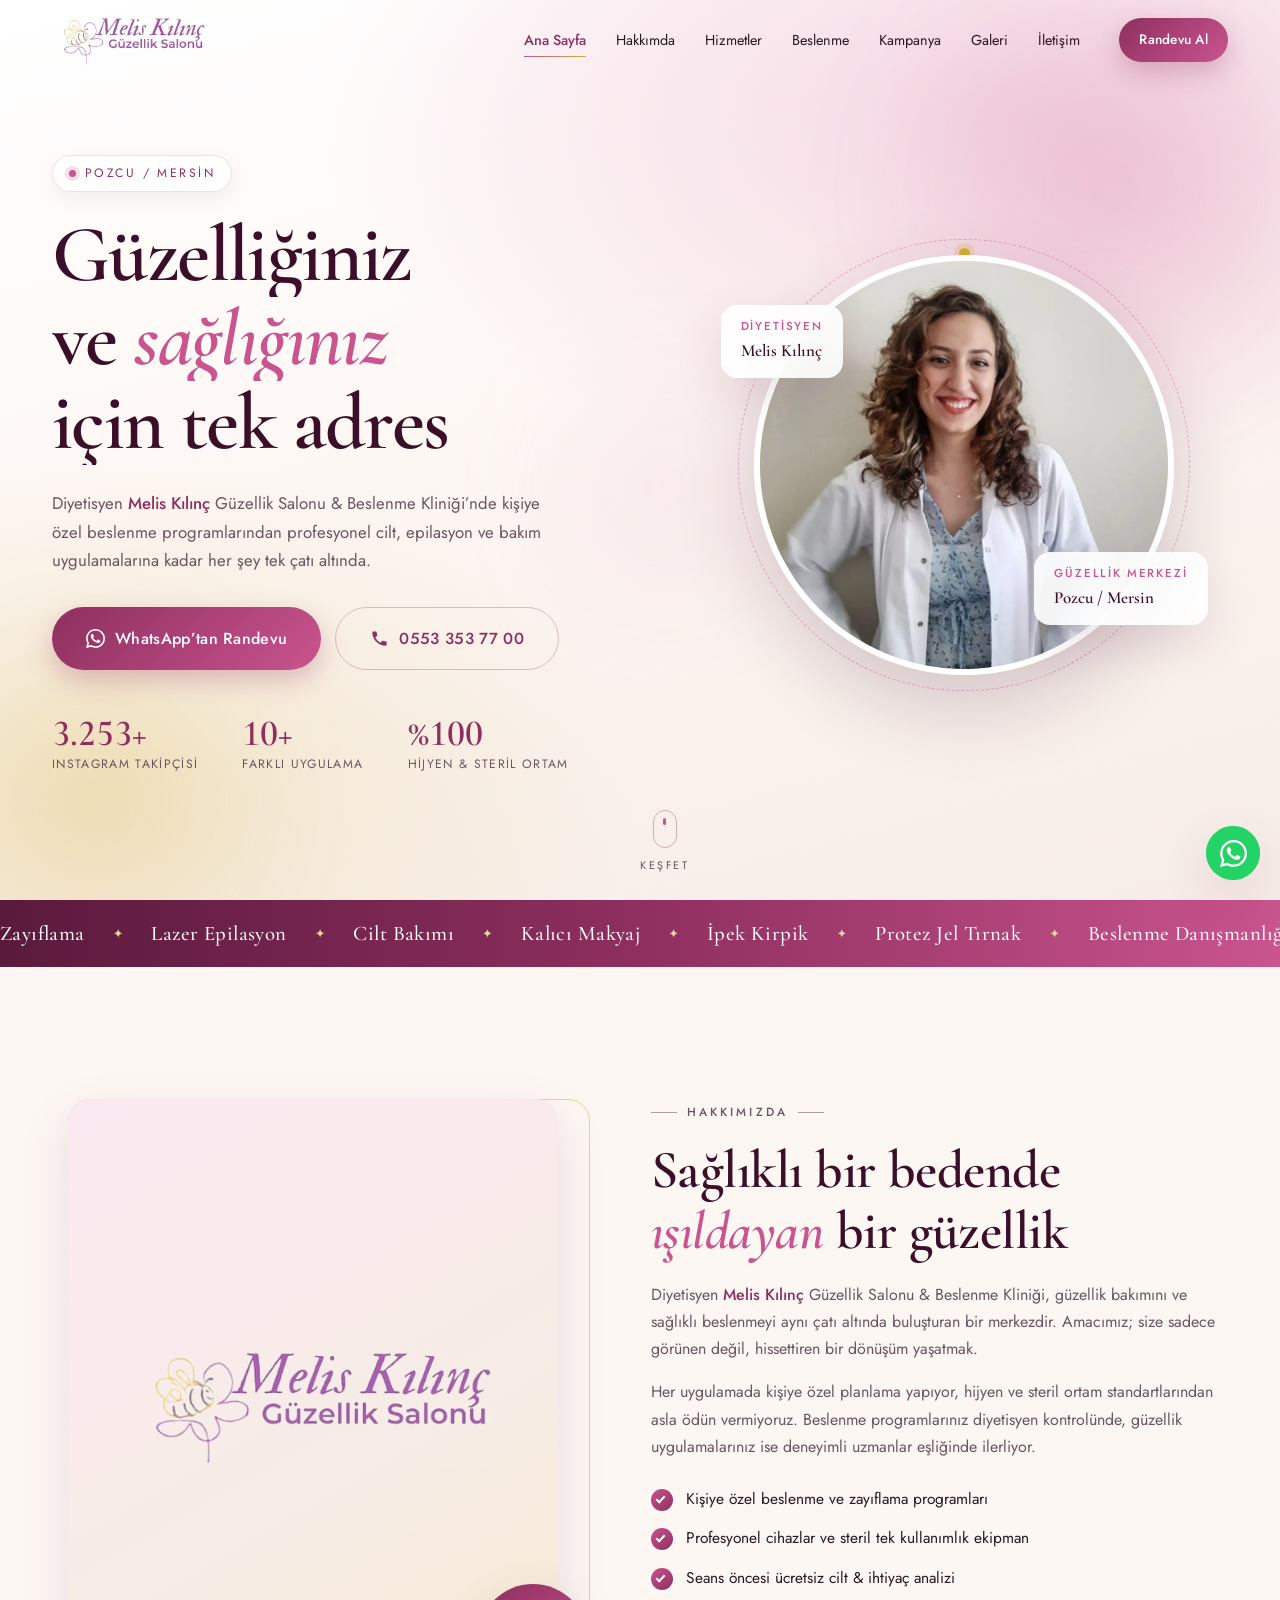
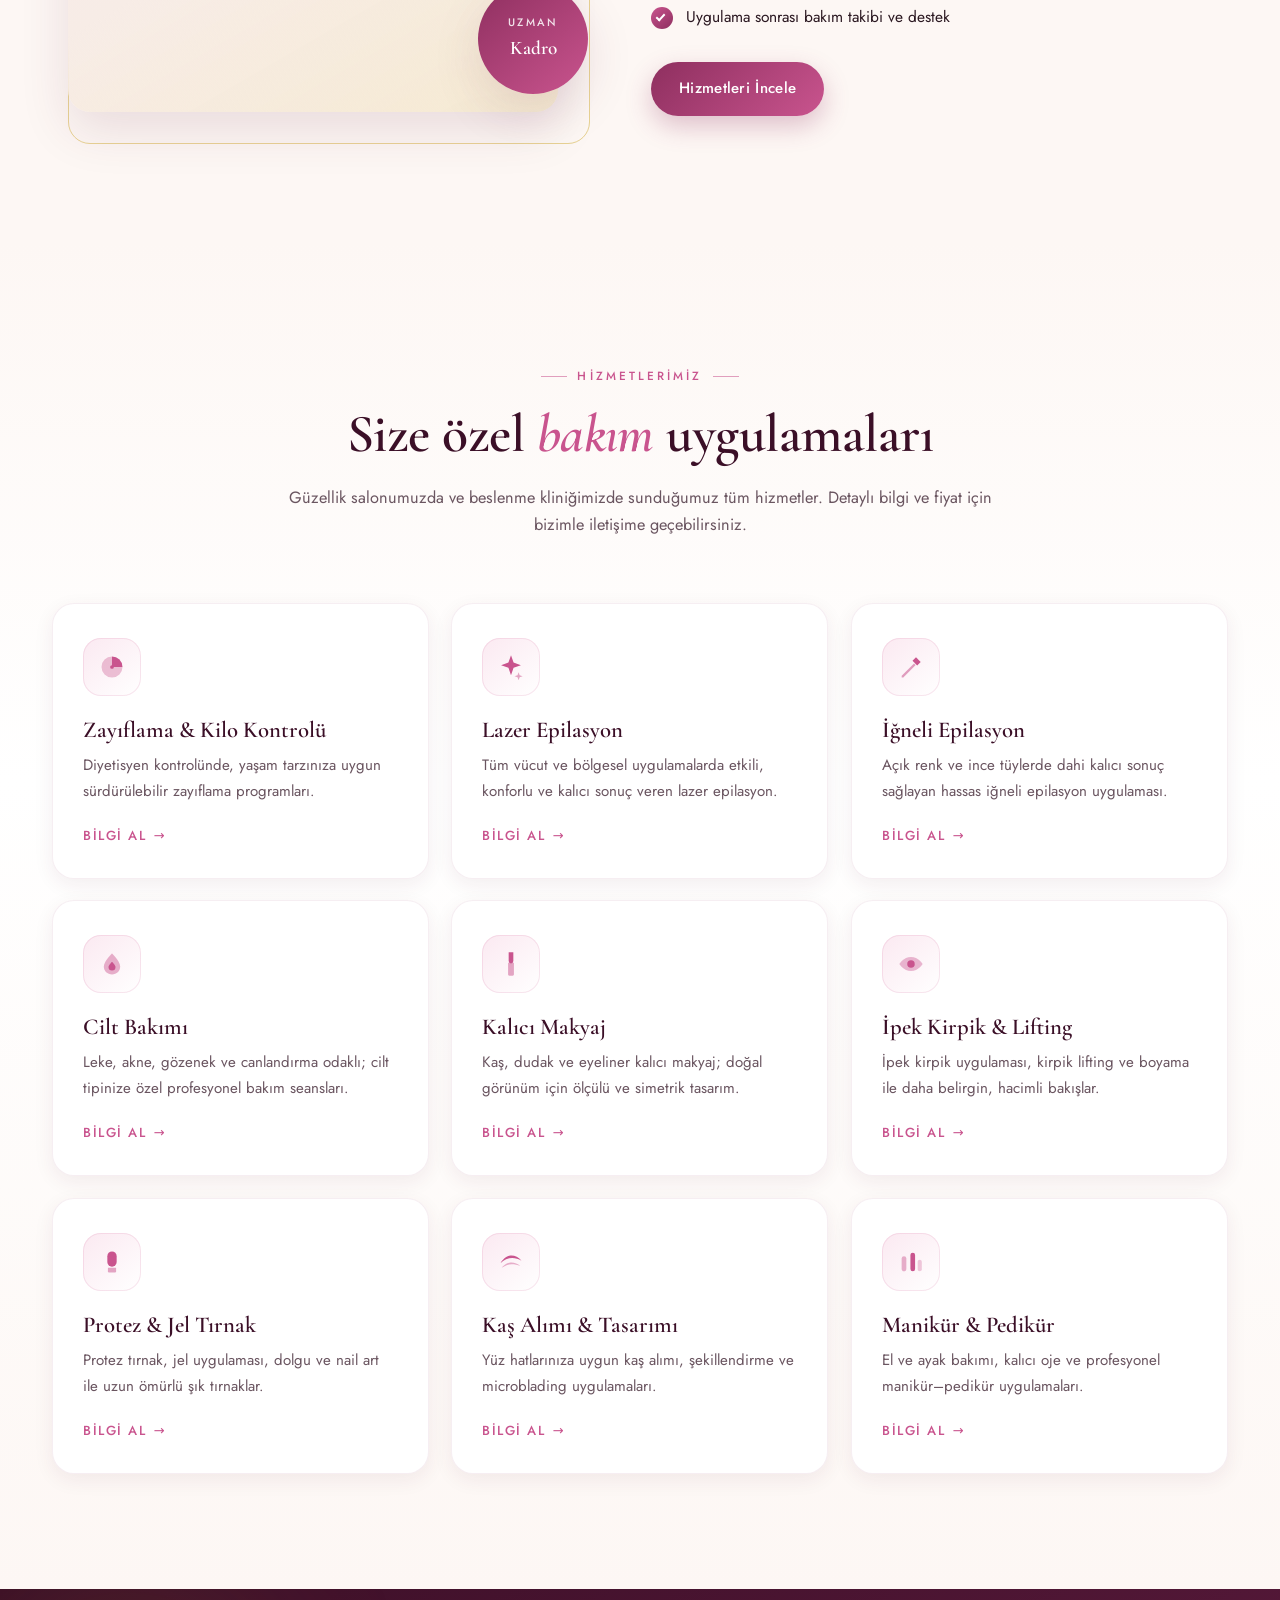
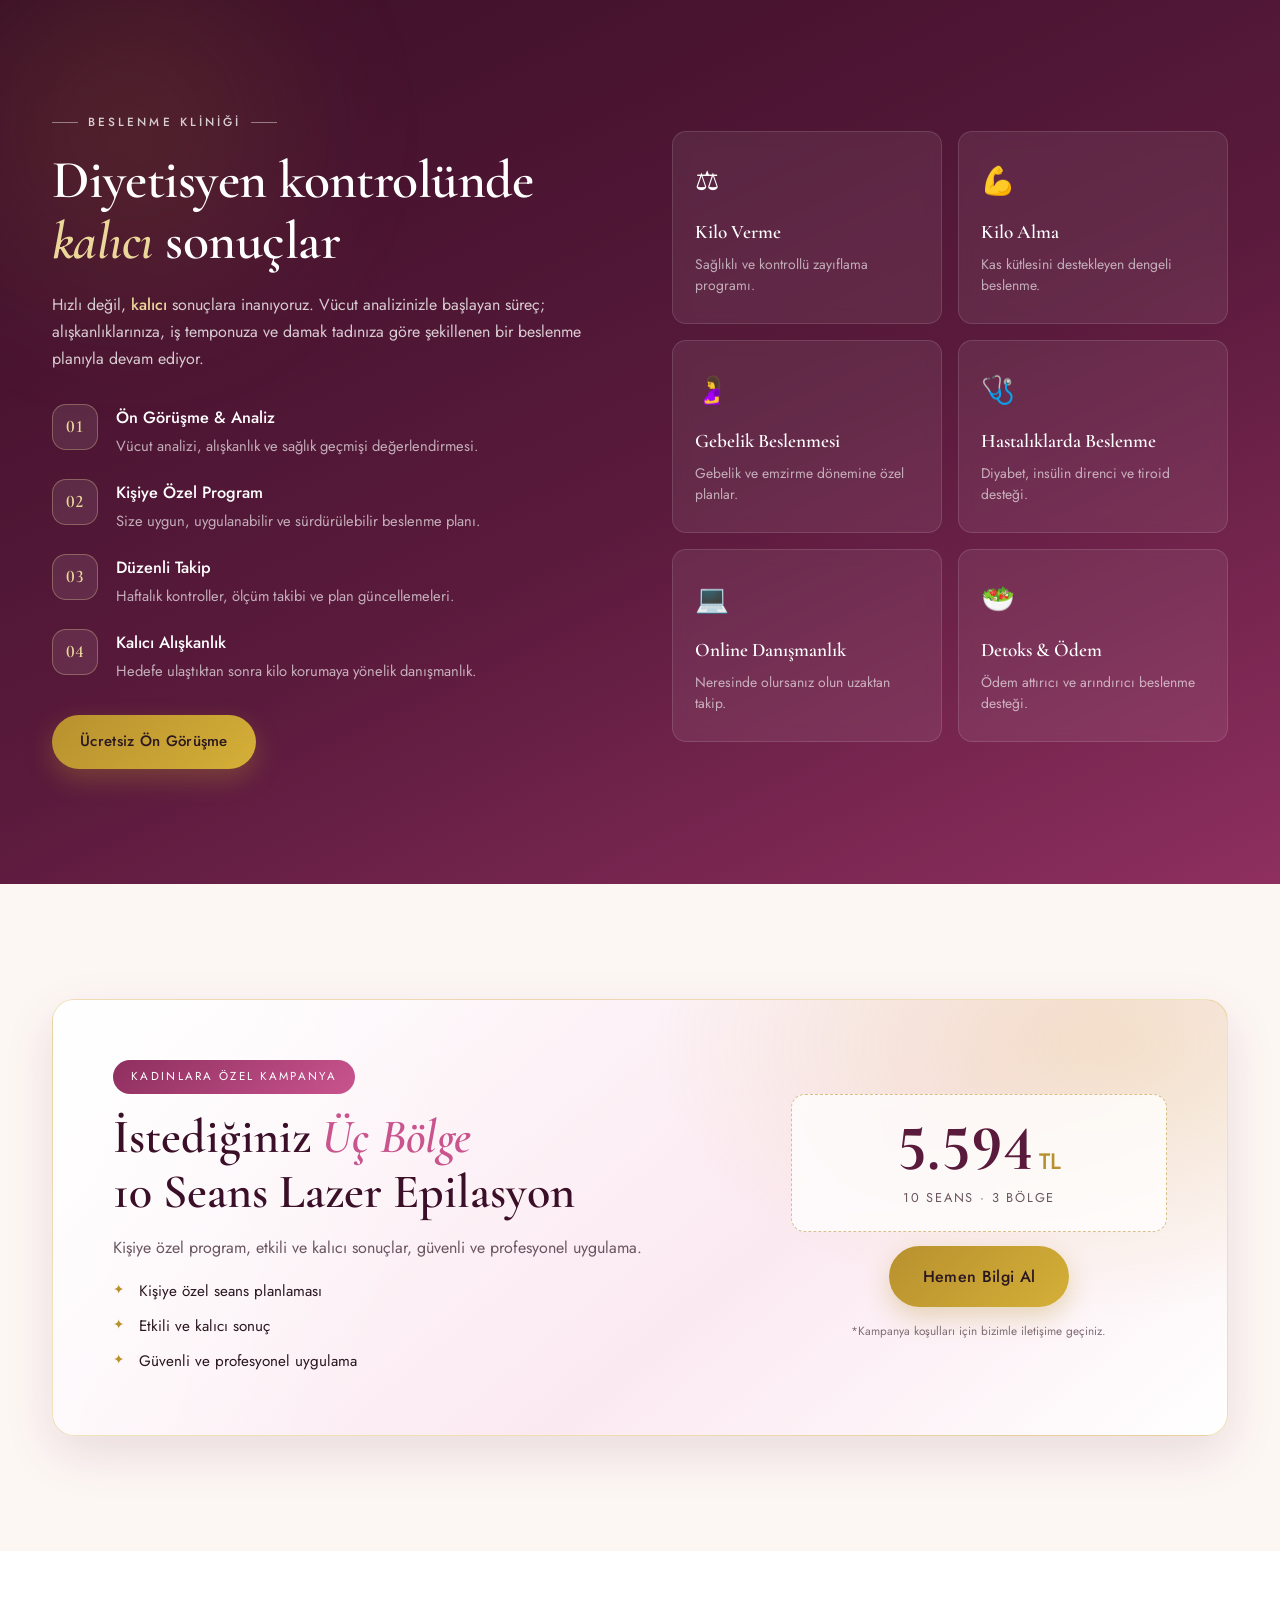
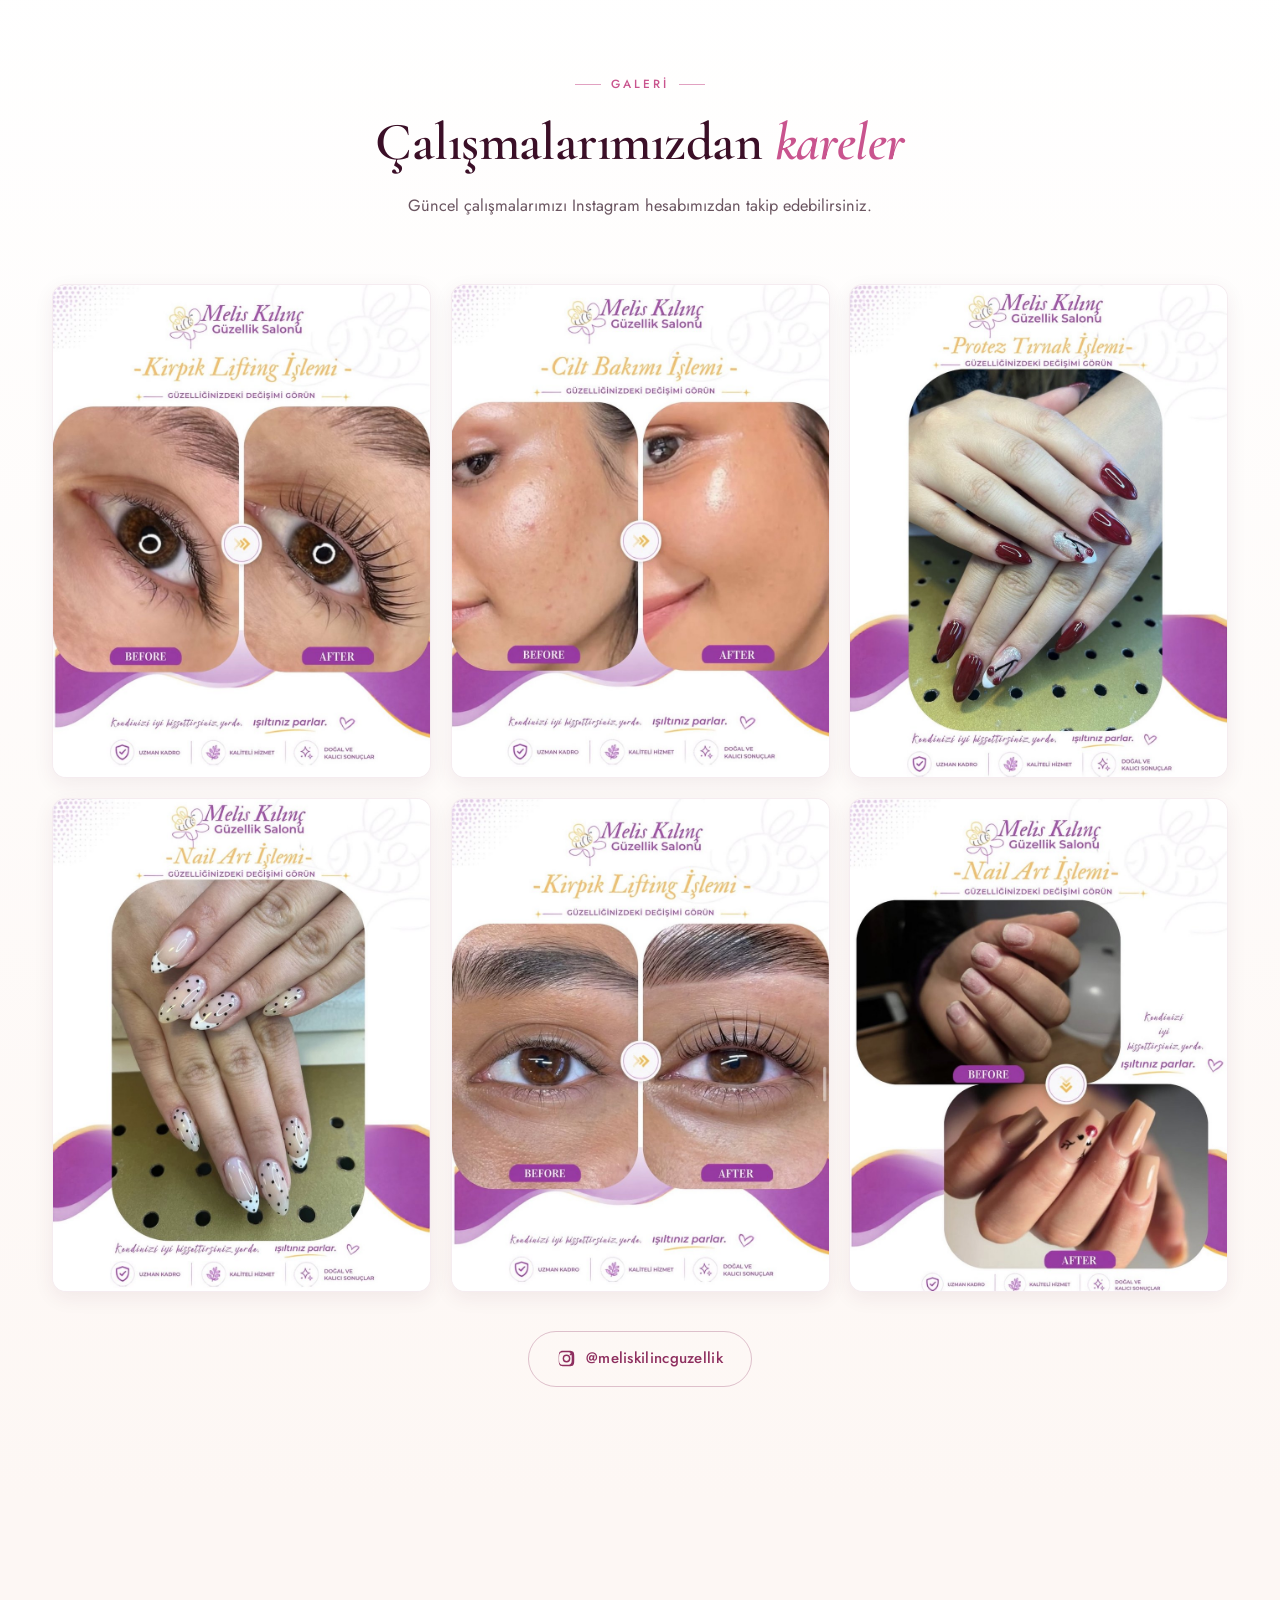
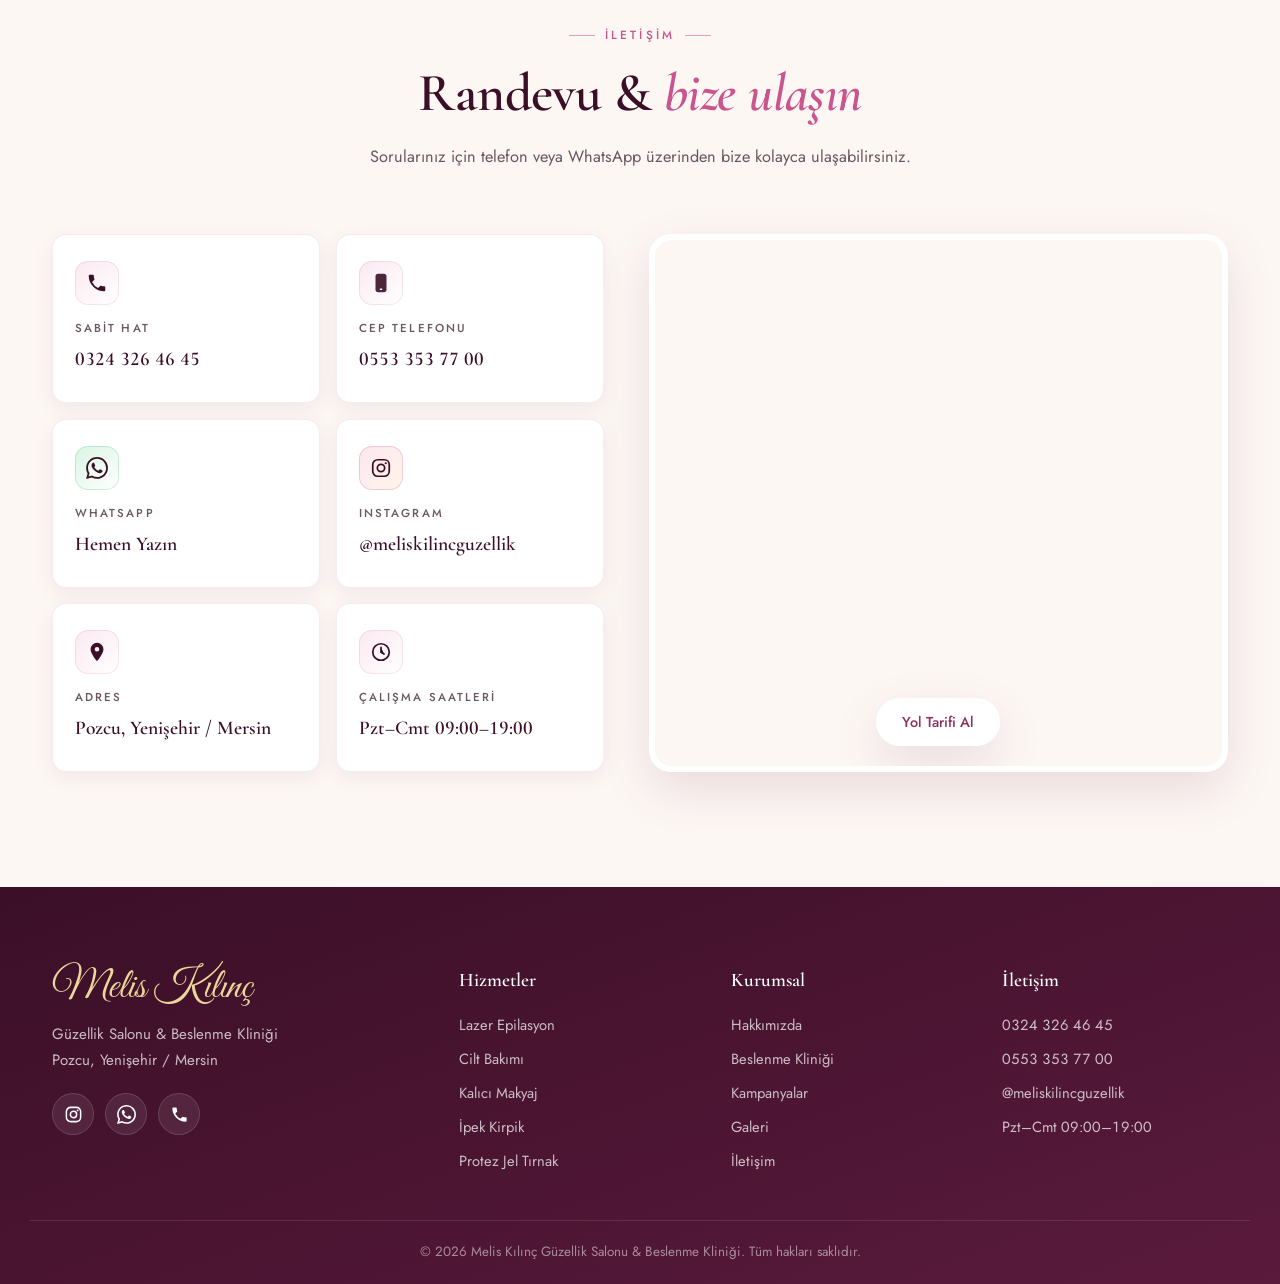
==== commit 1e25df35: "Gerçek logo, portre ve çalışma görsellerini siteye ekle Instagram afişlerinden ve profil fotoğrafınd" ====
--- a/melis-kilinc-website/index.html
+++ b/melis-kilinc-website/index.html
@@ -16,8 +16,10 @@
 <meta property="og:title" content="Melis Kılınç Güzellik Salonu &amp; Beslenme Kliniği">
 <meta property="og:description" content="Güzelliğiniz ve sağlığınız için tek adres. Pozcu / Mersin — Randevu: 0553 353 77 00">
 <meta property="og:site_name" content="Melis Kılınç Güzellik">
-
-<link rel="icon" href="data:image/svg+xml,<svg xmlns='http://www.w3.org/2000/svg' viewBox='0 0 100 100'><text y='.9em' font-size='90'>🐝</text></svg>">
+<meta property="og:image" content="assets/img/g1.jpg">
+
+<link rel="icon" type="image/png" href="assets/img/favicon.png">
+<link rel="apple-touch-icon" href="assets/img/favicon.png">
 
 <link rel="preconnect" href="https://fonts.googleapis.com">
 <link rel="preconnect" href="https://fonts.gstatic.com" crossorigin>
@@ -42,14 +44,9 @@
 <!-- ============ HEADER ============ -->
 <header class="header" id="header">
   <div class="container header__inner">
-    <a href="#hero" class="brand" aria-label="Ana sayfa">
-      <span class="brand__mark" aria-hidden="true">
-        <svg viewBox="0 0 24 24" fill="none"><path d="M12 2c2.2 2.6 3.3 5 3.3 7.2 0 2-1.5 3.3-3.3 3.3S8.7 11.2 8.7 9.2C8.7 7 9.8 4.6 12 2Z" fill="currentColor" opacity=".9"/><path d="M12 22c-2.2-2.6-3.3-5-3.3-7.2 0-2 1.5-3.3 3.3-3.3s3.3 1.3 3.3 3.3c0 2.2-1.1 4.6-3.3 7.2Z" fill="currentColor" opacity=".55"/></svg>
-      </span>
-      <span class="brand__text">
-        <span class="brand__name">Melis Kılınç</span>
-        <span class="brand__tag">Güzellik &amp; Beslenme</span>
-      </span>
+    <a href="#hero" class="brand" aria-label="Melis Kılınç Güzellik Salonu — ana sayfa">
+      <img class="brand__logo" src="assets/img/logo.png" width="462" height="154"
+           alt="Melis Kılınç Güzellik Salonu">
     </a>
 
     <nav class="nav" id="nav" aria-label="Ana menü">
@@ -122,8 +119,7 @@
       <div class="portrait">
         <div class="portrait__ring"></div>
         <div class="portrait__photo">
-          <!-- Fotoğrafı buraya ekleyin: assets/img/melis.jpg -->
-          <img src="assets/img/melis.jpg" alt="Diyetisyen Melis Kılınç" loading="eager" onerror="this.closest('.portrait__photo').classList.add('is-empty');this.remove()">
+          <img src="assets/img/melis.jpg" alt="Diyetisyen Melis Kılınç" width="880" height="880" loading="eager" onerror="this.closest('.portrait__photo').classList.add('is-empty');this.remove()">
           <span class="portrait__fallback" aria-hidden="true">MK</span>
         </div>
         <div class="portrait__chip portrait__chip--1">
@@ -163,7 +159,7 @@
           <!-- Salon fotoğrafı: assets/img/salon.jpg -->
           <img src="assets/img/salon.jpg" alt="Melis Kılınç Güzellik Salonu" loading="lazy" onerror="this.closest('.about__img').classList.add('is-empty');this.remove()">
           <span class="about__fallback" aria-hidden="true">
-            <svg viewBox="0 0 24 24"><path fill="currentColor" d="M12 2c2.2 2.6 3.3 5 3.3 7.2 0 2-1.5 3.3-3.3 3.3S8.7 11.2 8.7 9.2C8.7 7 9.8 4.6 12 2Z" opacity=".85"/><path fill="currentColor" d="M12 22c-2.2-2.6-3.3-5-3.3-7.2 0-2 1.5-3.3 3.3-3.3s3.3 1.3 3.3 3.3c0 2.2-1.1 4.6-3.3 7.2Z" opacity=".5"/></svg>
+            <img src="assets/img/logo.png" width="462" height="154" alt="" loading="lazy">
           </span>
         </div>
         <span class="about__stamp">
@@ -405,13 +401,13 @@
     </header>
 
     <div class="gallery__grid">
-      <!-- Fotoğraf eklemek için: assets/img/g1.jpg ... g6.jpg -->
-      <figure class="gal reveal" data-delay="0"><div class="gal__img"><img src="assets/img/g1.jpg" alt="Kaş tasarımı çalışması" loading="lazy" onerror="this.closest('.gal__img').classList.add('is-empty');this.remove()"></div><figcaption>Kaş Alımı &amp; Tasarımı</figcaption></figure>
-      <figure class="gal reveal" data-delay="80"><div class="gal__img"><img src="assets/img/g2.jpg" alt="Microblading çalışması" loading="lazy" onerror="this.closest('.gal__img').classList.add('is-empty');this.remove()"></div><figcaption>Microblading</figcaption></figure>
-      <figure class="gal reveal" data-delay="160"><div class="gal__img"><img src="assets/img/g3.jpg" alt="Protez tırnak çalışması" loading="lazy" onerror="this.closest('.gal__img').classList.add('is-empty');this.remove()"></div><figcaption>Protez Tırnak</figcaption></figure>
-      <figure class="gal reveal" data-delay="240"><div class="gal__img"><img src="assets/img/g4.jpg" alt="Cilt bakımı uygulaması" loading="lazy" onerror="this.closest('.gal__img').classList.add('is-empty');this.remove()"></div><figcaption>Cilt Bakımı</figcaption></figure>
-      <figure class="gal reveal" data-delay="320"><div class="gal__img"><img src="assets/img/g5.jpg" alt="Manikür uygulaması" loading="lazy" onerror="this.closest('.gal__img').classList.add('is-empty');this.remove()"></div><figcaption>Manikür</figcaption></figure>
-      <figure class="gal reveal" data-delay="400"><div class="gal__img"><img src="assets/img/g6.jpg" alt="Nail art çalışması" loading="lazy" onerror="this.closest('.gal__img').classList.add('is-empty');this.remove()"></div><figcaption>Nail Art</figcaption></figure>
+      <!-- Afişler kendi başlıklarını taşıdığı için üzerlerine yazı eklenmiyor -->
+      <figure class="gal reveal" data-delay="0"><img src="assets/img/g1.jpg" width="900" height="1176" alt="Kirpik lifting uygulaması öncesi ve sonrası" loading="lazy"></figure>
+      <figure class="gal reveal" data-delay="80"><img src="assets/img/g2.jpg" width="900" height="1176" alt="Cilt bakımı uygulaması öncesi ve sonrası" loading="lazy"></figure>
+      <figure class="gal reveal" data-delay="160"><img src="assets/img/g3.jpg" width="900" height="1176" alt="Protez tırnak uygulaması" loading="lazy"></figure>
+      <figure class="gal reveal" data-delay="240"><img src="assets/img/g4.jpg" width="900" height="1176" alt="Nail art uygulaması" loading="lazy"></figure>
+      <figure class="gal reveal" data-delay="320"><img src="assets/img/g5.jpg" width="900" height="1176" alt="Kirpik lifting uygulaması öncesi ve sonrası" loading="lazy"></figure>
+      <figure class="gal reveal" data-delay="400"><img src="assets/img/g6.jpg" width="900" height="1176" alt="Nail art uygulaması öncesi ve sonrası" loading="lazy"></figure>
     </div>
 
     <div class="gallery__cta reveal">
--- a/melis-kilinc-website/assets/css/style.css
+++ b/melis-kilinc-website/assets/css/style.css
@@ -76,6 +76,12 @@
   color:var(--plum-900);margin-bottom:20px;
 }
 .h2 em{font-style:italic;color:var(--rose-500);position:relative}
+
+/* Başlık yazı tipi varsayılan olarak eski stil rakam kullanıyor;
+   telefon, fiyat ve saat gibi sayılarda düz rakamlar daha okunaklı */
+.hero__badges b,.ccard span,.promo__amount b,.steps__no,.footer__col li{
+  font-variant-numeric:lining-nums tabular-nums;
+}
 .h2--light{color:#fff}
 .h2--light em{color:var(--gold-300)}
 
@@ -153,19 +159,13 @@
 }
 .header__inner{display:flex;align-items:center;justify-content:space-between;gap:20px}
 
-.brand{display:flex;align-items:center;gap:11px}
-.brand__mark{
-  width:40px;height:40px;flex-shrink:0;border-radius:50%;
-  display:grid;place-items:center;color:#fff;
-  background:linear-gradient(140deg,var(--plum-700),var(--rose-500));
-  box-shadow:0 6px 18px rgba(142,47,95,.3);
-  transition:transform .5s var(--ease);
-}
-.brand:hover .brand__mark{transform:rotate(-12deg) scale(1.06)}
-.brand__mark svg{width:22px;height:22px}
-.brand__text{display:flex;flex-direction:column;line-height:1.15}
-.brand__name{font-family:var(--ff-display);font-size:1.28rem;font-weight:600;color:var(--plum-900);letter-spacing:.01em}
-.brand__tag{font-size:.62rem;letter-spacing:.22em;text-transform:uppercase;color:var(--rose-500)}
+.brand{display:flex;align-items:center}
+.brand__logo{
+  height:52px;width:auto;
+  transition:height .4s var(--ease),transform .5s var(--ease);
+}
+.brand:hover .brand__logo{transform:scale(1.04)}
+.header.is-stuck .brand__logo{height:44px}
 
 .nav{display:flex;align-items:center;gap:26px}
 .nav__list{display:flex;align-items:center;gap:4px}
@@ -342,8 +342,9 @@
   display:grid;place-items:center;
 }
 .about__img img{width:100%;height:100%;object-fit:cover}
-.about__fallback{display:none;color:var(--rose-300)}
-.about__fallback svg{width:96px;height:96px}
+/* Salon fotoğrafı eklenene kadar bu alanda logo gösteriliyor */
+.about__fallback{display:none;padding:0 12%}
+.about__fallback img{width:100%;height:auto;opacity:.92}
 .about__img.is-empty .about__fallback{display:block}
 .about__stamp{
   position:absolute;right:-14px;bottom:34px;
@@ -503,32 +504,20 @@
 /* ---------- 14. Galeri ---------- */
 .gallery{background:linear-gradient(180deg,#fff,var(--cream))}
 .gallery__grid{
-  display:grid;grid-template-columns:repeat(auto-fit,minmax(240px,1fr));gap:18px;
-}
-.gal{position:relative;border-radius:var(--radius-sm);overflow:hidden;box-shadow:var(--shadow-sm)}
-.gal__img{
-  aspect-ratio:4/5;position:relative;
-  background:
-    linear-gradient(140deg,var(--rose-100),var(--cream-2) 55%,rgba(212,175,55,.2));
+  display:grid;grid-template-columns:repeat(auto-fit,minmax(320px,1fr));gap:20px;
+}
+/* Afişler kendi başlığını ve logosunu taşıyor; üzerlerine yazı bindirmiyoruz */
+.gal{
+  border-radius:var(--radius-sm);overflow:hidden;background:#fff;
+  border:1px solid rgba(142,47,95,.09);box-shadow:var(--shadow-sm);
+  transition:transform .5s var(--ease),box-shadow .5s var(--ease),border-color .5s;
+}
+.gal img{
+  width:100%;height:auto;aspect-ratio:.765;object-fit:cover;display:block;
   transition:transform .7s var(--ease);
 }
-.gal__img::after{
-  content:"";position:absolute;inset:0;
-  background:linear-gradient(to top,rgba(59,15,39,.62),transparent 55%);
-  opacity:.9;transition:opacity .45s;
-}
-.gal__img.is-empty::before{
-  content:"✦";position:absolute;inset:0;display:grid;place-items:center;
-  font-size:2.4rem;color:rgba(201,84,142,.4);
-}
-.gal__img img{width:100%;height:100%;object-fit:cover}
-.gal:hover .gal__img{transform:scale(1.07)}
-.gal figcaption{
-  position:absolute;left:0;right:0;bottom:0;z-index:1;padding:18px 20px;
-  font-family:var(--ff-display);font-size:1.24rem;font-weight:600;color:#fff;
-  transform:translateY(4px);transition:transform .45s var(--ease);
-}
-.gal:hover figcaption{transform:translateY(0)}
+.gal:hover{transform:translateY(-6px);box-shadow:var(--shadow);border-color:rgba(201,84,142,.24)}
+.gal:hover img{transform:scale(1.04)}
 .gallery__cta{text-align:center;margin-top:38px}
 
 /* ---------- 15. İletişim ---------- */
@@ -649,7 +638,10 @@
   .hero__lead{margin-inline:auto}
   .hero__actions,.hero__badges{justify-content:center}
   .hero__visual{order:-1}
-  .portrait{width:min(320px,72vw)}
+  .portrait{width:min(340px,72vw)}
+  /* Dar ekranda portre küçüldüğü için etiketler fotoğrafın üstüne biniyor;
+     aynı bilgi hemen altındaki metinde zaten var */
+  .portrait__chip{display:none}
   .about__grid,.nutrition__grid,.contact__grid{grid-template-columns:1fr}
   .about__media{max-width:460px;margin-inline:auto;width:100%}
   .promo{grid-template-columns:1fr;text-align:center}
@@ -681,13 +673,8 @@
   .hero__scroll{display:none}
   .hero__title{margin-bottom:18px}
   .hero__inner{gap:26px}
-  .portrait{width:min(205px,52vw)}
+  .portrait{width:min(250px,60vw)}
   .portrait__fallback{font-size:2.8rem}
-  .portrait__chip{padding:8px 13px}
-  .portrait__chip--1{top:6%;left:0}
-  .portrait__chip--2{bottom:6%;right:0}
-  .portrait__chip b{font-size:.6rem;letter-spacing:.12em}
-  .portrait__chip span{font-size:.86rem}
   .nutrition__cards{grid-template-columns:1fr 1fr}
   .contact__cards{grid-template-columns:1fr 1fr}
   .contact__map,.contact__map iframe{min-height:340px}
@@ -696,6 +683,8 @@
 
 @media (max-width:520px){
   .container{padding-inline:18px}
+  .brand__logo{height:44px}
+  .header.is-stuck .brand__logo{height:38px}
   .hero__badges{gap:20px}
   .hero__badges li{flex:1 1 40%}
   .hero__actions{width:100%;flex-direction:column}
